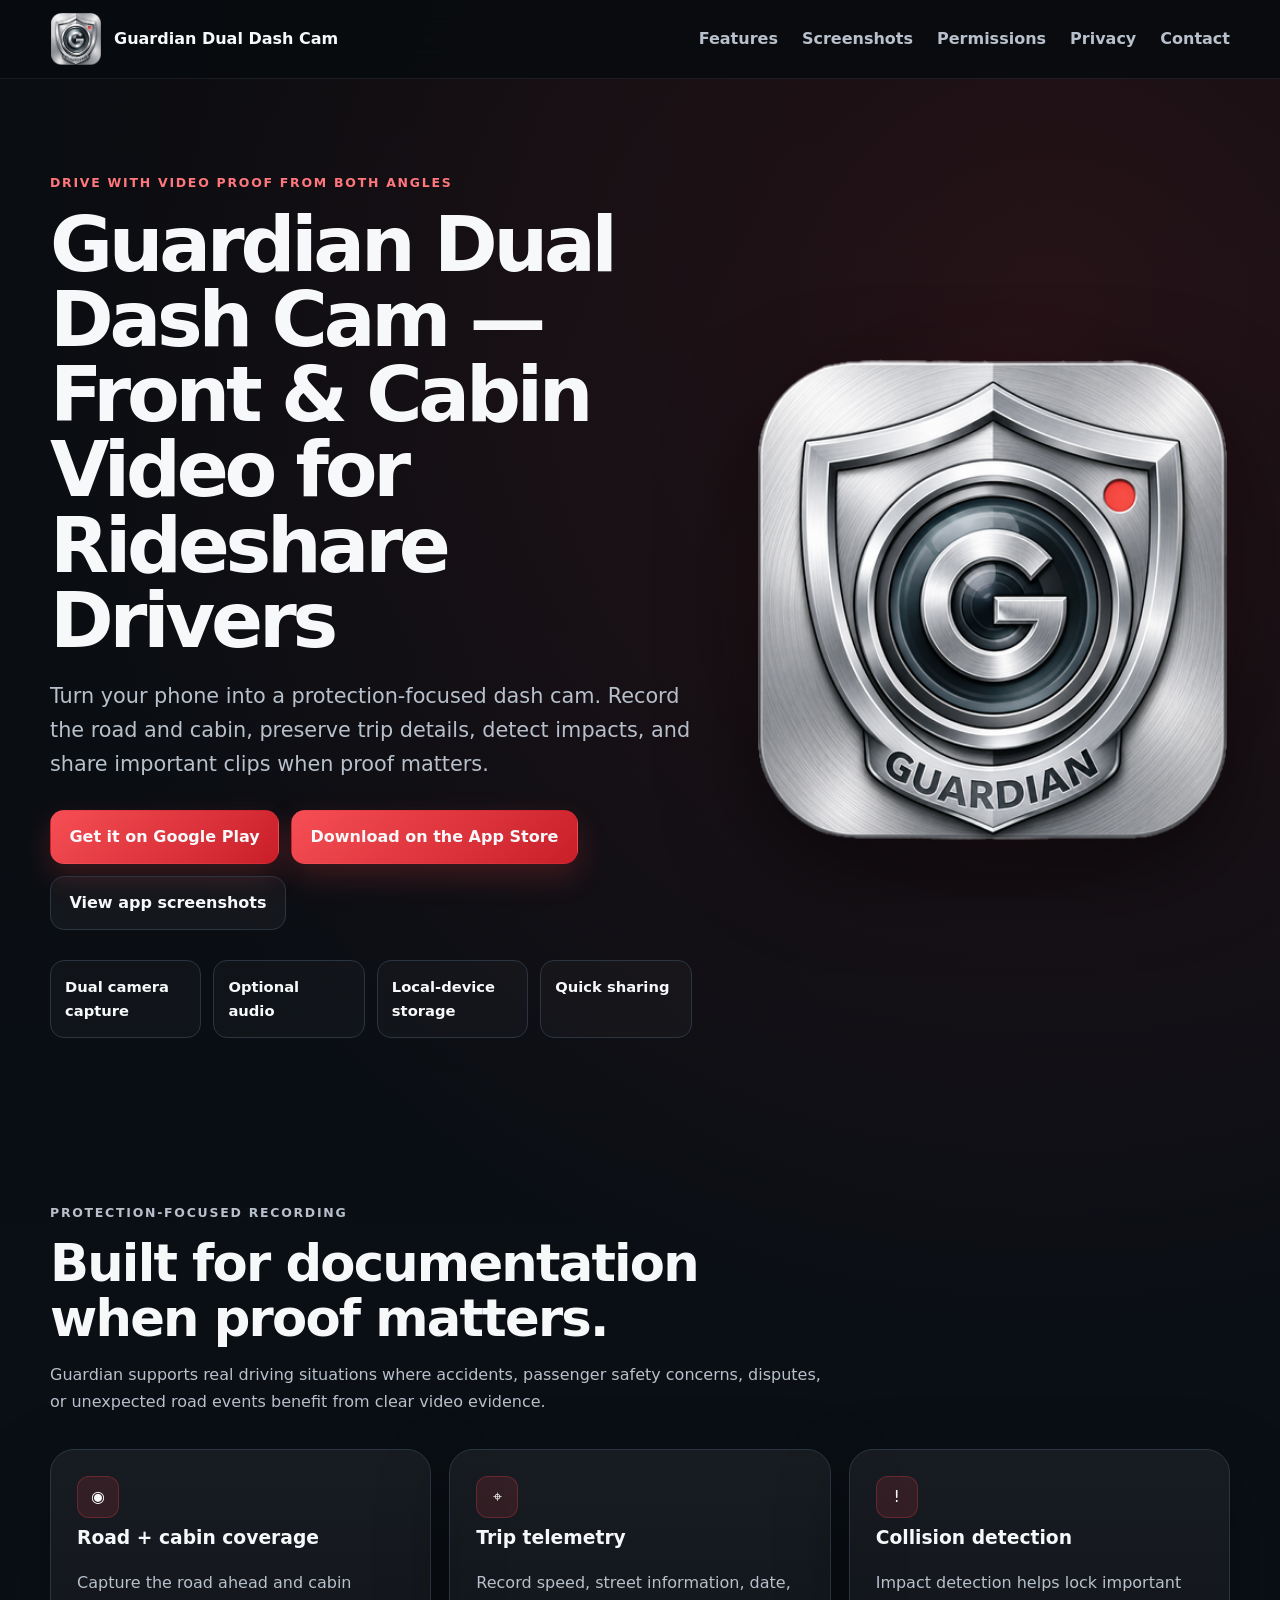
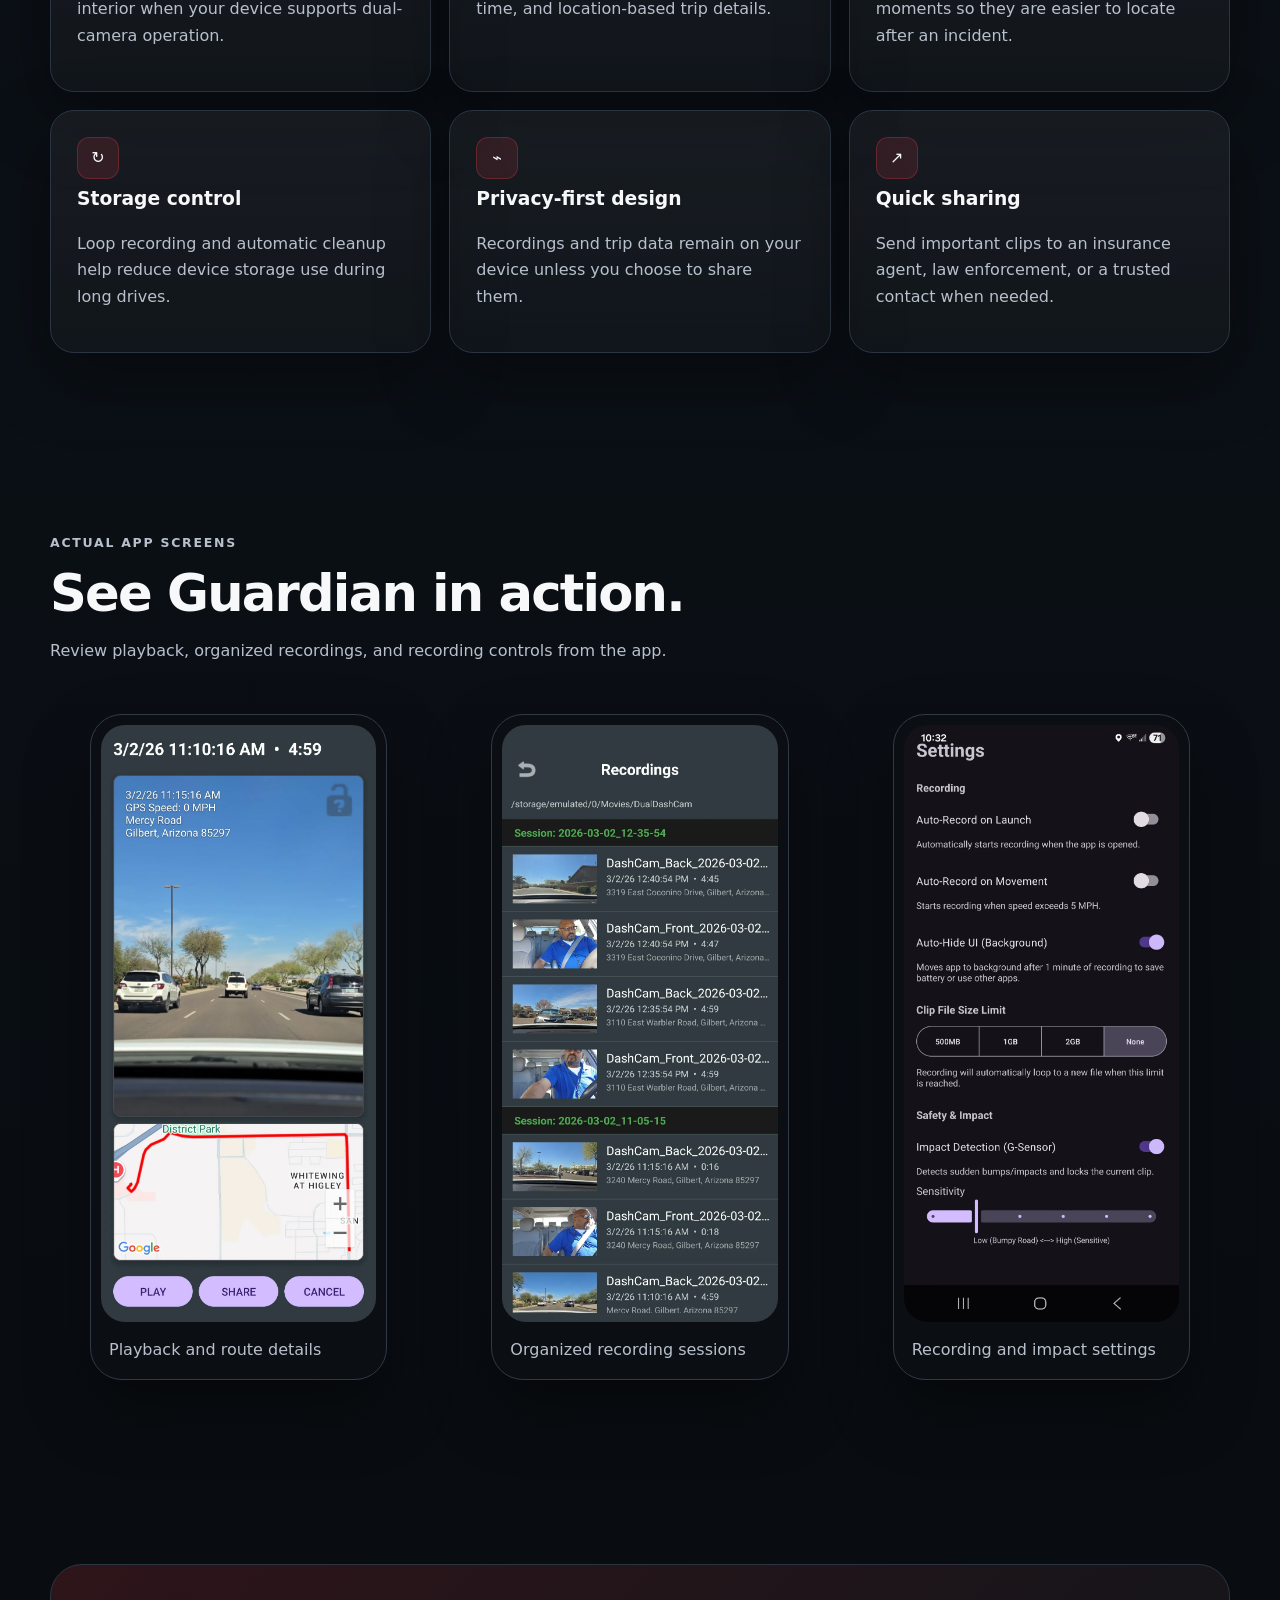
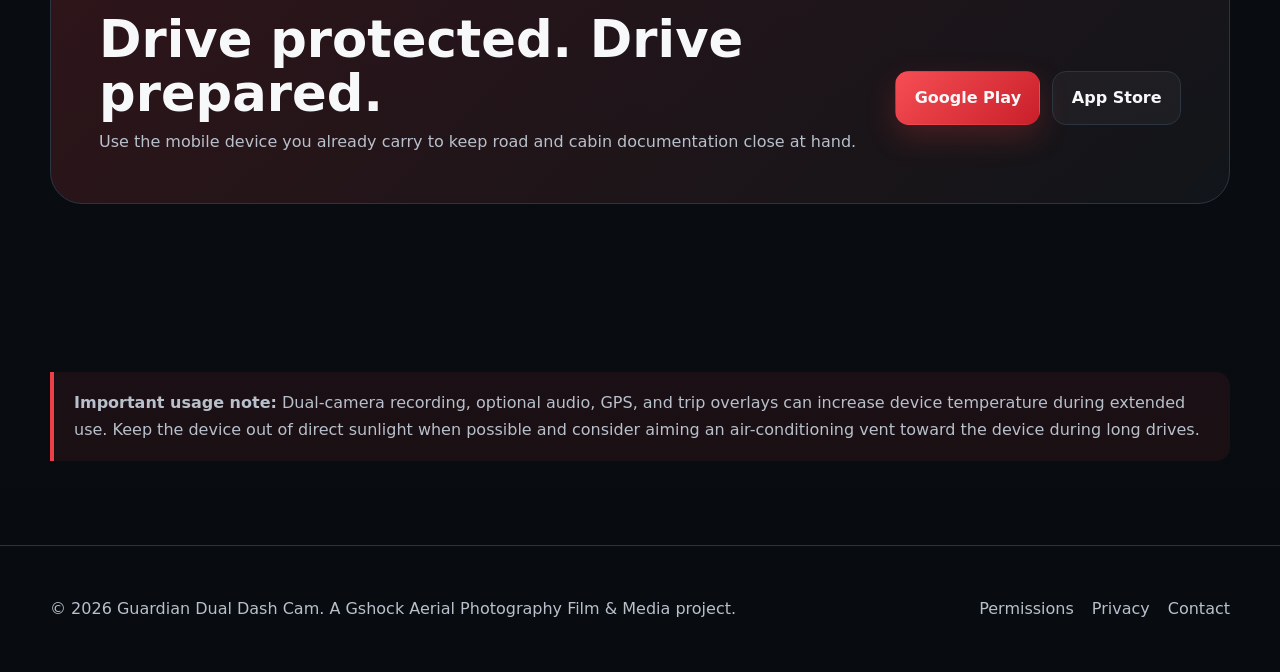
==== index.html @ c3b72f9c "Add files via upload" ====
<!doctype html><html lang="en"><head><meta charset="utf-8"><meta name="viewport" content="width=device-width,initial-scale=1"><title>Guardian Dual Dash Cam | Front & Cabin Video for Rideshare Drivers</title><meta name="description" content="Record the road and cabin with Guardian Dual Dash Cam. Built for rideshare drivers with collision detection, local storage, trip details, and simple sharing."><link rel="canonical" href="https://guardian1.netlify.app/"><meta name="theme-color" content="#080b0f"><meta property="og:type" content="website"><meta property="og:url" content="https://guardian1.netlify.app/"><meta property="og:title" content="Guardian Dual Dash Cam | Front & Cabin Video"><meta property="og:description" content="Mobile dual-camera protection for rideshare drivers, commuters, and everyday travel."><meta property="og:image" content="https://guardian1.netlify.app/assets/images/guardian-logo.png"><meta name="twitter:card" content="summary_large_image"><meta name="twitter:title" content="Guardian Dual Dash Cam"><meta name="twitter:description" content="Front and cabin video protection from your mobile device."><meta name="twitter:image" content="https://guardian1.netlify.app/assets/images/guardian-logo.png"><script type="application/ld+json">{"@context":"https://schema.org","@type":"SoftwareApplication","name":"Guardian Dual Dash Cam","url":"https://guardian1.netlify.app/","description":"A mobile dual dash cam app for road and cabin recording, trip telemetry, collision detection, local storage, and video sharing.","applicationCategory":"UtilitiesApplication","operatingSystem":"Android, iOS","offers":{"@type":"Offer","price":"14.99","priceCurrency":"USD"},"publisher":{"@type":"Organization","name":"Gshock Aerial Photography Film & Media"}}</script><link rel="icon" href="assets/images/guardian-logo.png"><link rel="stylesheet" href="assets/css/styles.css"></head><body><a class="skip" href="#main">Skip to content</a><header class="site-header"><div class="container nav"><a class="brand" href="index.html"><img src="assets/images/guardian-logo.png" width="52" height="52" alt="Guardian Dual Dash Cam logo"><span>Guardian Dual Dash Cam</span></a><button class="menu-button" aria-expanded="false" aria-controls="main-nav" aria-label="Open navigation">☰</button><nav class="nav-links" id="main-nav" aria-label="Primary"><a href="index.html#features">Features</a><a href="index.html#screenshots">Screenshots</a><a href="permissions.html">Permissions</a><a href="privacy.html">Privacy</a><a href="contact.html">Contact</a></nav></div></header><main id="main"><section class="hero"><div class="container hero-grid"><div><p class="eyebrow">Drive with video proof from both angles</p><h1>Guardian Dual Dash Cam — Front & Cabin Video for Rideshare Drivers</h1><p class="lead">Turn your phone into a protection-focused dash cam. Record the road and cabin, preserve trip details, detect impacts, and share important clips when proof matters.</p><div class="actions"><a class="btn btn-primary" href="https://play.google.com/store/apps/details?id=com.gshockaerial.guardiandualdashcam" target="_blank" rel="noopener">Get it on Google Play</a><a class="btn btn-primary" href="https://apps.apple.com/us/app/guardian-dual-dash-cam-plus/id6762023379" target="_blank" rel="noopener">Download on the App Store</a><a class="btn btn-secondary" href="#screenshots">View app screenshots</a></div><div class="trust-row"><div>Dual camera capture</div><div>Optional audio</div><div>Local-device storage</div><div>Quick sharing</div></div></div><div class="hero-logo-wrap"><img class="hero-logo" src="assets/images/guardian-logo.png" width="431" height="442" alt="Guardian shield and camera lens logo"></div></div></section><section id="features"><div class="container"><div class="section-head"><p class="eyebrow">Protection-focused recording</p><h2>Built for documentation when proof matters.</h2><p>Guardian supports real driving situations where accidents, passenger safety concerns, disputes, or unexpected road events benefit from clear video evidence.</p></div><div class="features"><article class="card"><div class="icon">◉</div><h3>Road + cabin coverage</h3><p>Capture the road ahead and cabin interior when your device supports dual-camera operation.</p></article><article class="card"><div class="icon">⌖</div><h3>Trip telemetry</h3><p>Record speed, street information, date, time, and location-based trip details.</p></article><article class="card"><div class="icon">!</div><h3>Collision detection</h3><p>Impact detection helps lock important moments so they are easier to locate after an incident.</p></article><article class="card"><div class="icon">↻</div><h3>Storage control</h3><p>Loop recording and automatic cleanup help reduce device storage use during long drives.</p></article><article class="card"><div class="icon">⌁</div><h3>Privacy-first design</h3><p>Recordings and trip data remain on your device unless you choose to share them.</p></article><article class="card"><div class="icon">↗</div><h3>Quick sharing</h3><p>Send important clips to an insurance agent, law enforcement, or a trusted contact when needed.</p></article></div></div></section><section id="screenshots"><div class="container"><div class="section-head"><p class="eyebrow">Actual app screens</p><h2>See Guardian in action.</h2><p>Review playback, organized recordings, and recording controls from the app.</p></div><div class="screens"><figure class="phone"><img src="assets/images/screenshot-playback-360.webp" srcset="assets/images/screenshot-playback-360.webp 360w, assets/images/screenshot-playback.webp 461w" sizes="(max-width:620px) 92vw, 30vw" width="461" height="1000" loading="lazy" alt="Guardian playback screen showing road video, a trip map, playback, sharing, and cancel controls"><figcaption>Playback and route details</figcaption></figure><figure class="phone"><img src="assets/images/screenshot-recordings-360.webp" srcset="assets/images/screenshot-recordings-360.webp 360w, assets/images/screenshot-recordings.webp 461w" sizes="(max-width:620px) 92vw, 30vw" width="461" height="1000" loading="lazy" alt="Guardian recordings screen listing road and cabin clips by trip session"><figcaption>Organized recording sessions</figcaption></figure><figure class="phone"><img src="assets/images/screenshot-settings-360.webp" srcset="assets/images/screenshot-settings-360.webp 360w, assets/images/screenshot-settings.webp 461w" sizes="(max-width:620px) 92vw, 30vw" width="461" height="1000" loading="lazy" alt="Guardian settings screen showing recording, background mode, file size, and impact detection controls"><figcaption>Recording and impact settings</figcaption></figure></div></div></section><section><div class="container"><div class="cta"><div><h2>Drive protected. Drive prepared.</h2><p>Use the mobile device you already carry to keep road and cabin documentation close at hand.</p></div><div class="actions"><a class="btn btn-primary" href="https://play.google.com/store/apps/details?id=com.gshockaerial.guardiandualdashcam" target="_blank" rel="noopener">Google Play</a><a class="btn btn-secondary" href="https://apps.apple.com/us/app/guardian-dual-dash-cam-plus/id6762023379" target="_blank" rel="noopener">App Store</a></div></div></div></section><section><div class="container"><div class="note"><strong>Important usage note:</strong> Dual-camera recording, optional audio, GPS, and trip overlays can increase device temperature during extended use. Keep the device out of direct sunlight when possible and consider aiming an air-conditioning vent toward the device during long drives.</div></div></section></main><footer class="site-footer"><div class="container footer-row"><p>© 2026 Guardian Dual Dash Cam. A Gshock Aerial Photography Film & Media project.</p><nav class="footer-links" aria-label="Footer"><a href="permissions.html">Permissions</a><a href="privacy.html">Privacy</a><a href="contact.html">Contact</a></nav></div></footer><script src="assets/js/main.js" defer></script></body></html>
---- assets/css/styles.css ----
:root{--bg:#080b0f;--surface:#11161d;--text:#f7f8fa;--muted:#b7c0cb;--line:#2b3542;--red:#ef3f46;--max:1180px;--radius:24px;--shadow:0 24px 70px rgba(0,0,0,.34)}*{box-sizing:border-box}html{scroll-behavior:smooth}body{margin:0;font-family:Inter,ui-sans-serif,system-ui,-apple-system,BlinkMacSystemFont,"Segoe UI",sans-serif;background:radial-gradient(circle at 82% 8%,rgba(239,63,70,.12),transparent 28%),linear-gradient(180deg,#090c10,#0b1016 45%,#080b0f);color:var(--text);line-height:1.65}img{max-width:100%;height:auto}a{color:inherit}.container{width:min(calc(100% - 36px),var(--max));margin:auto}.skip{position:absolute;left:-9999px;top:12px;background:#fff;color:#000;padding:.7rem 1rem;z-index:999}.skip:focus{left:12px}.site-header{position:sticky;top:0;z-index:50;background:rgba(8,11,15,.84);backdrop-filter:blur(18px);border-bottom:1px solid rgba(255,255,255,.08)}.nav{min-height:78px;display:flex;align-items:center;justify-content:space-between;gap:24px}.brand{display:flex;align-items:center;gap:12px;text-decoration:none;font-weight:850}.brand img{width:52px;height:52px;object-fit:contain}.nav-links{display:flex;align-items:center;gap:24px}.nav-links a{text-decoration:none;color:var(--muted);font-weight:700}.nav-links a:hover,.nav-links a:focus{color:#fff}.menu-button{display:none;border:1px solid var(--line);background:var(--surface);color:#fff;border-radius:12px;padding:.55rem .75rem;font-size:1.2rem}.hero{padding:82px 0 68px}.hero-grid{display:grid;grid-template-columns:1.15fr .85fr;align-items:center;gap:64px}.eyebrow{color:#ff777c;text-transform:uppercase;letter-spacing:.14em;font-size:.78rem;font-weight:900}.hero h1{font-size:clamp(2.6rem,6vw,5.5rem);line-height:.98;letter-spacing:-.055em;margin:.35rem 0 1.3rem}.lead{font-size:clamp(1.05rem,2vw,1.3rem);color:var(--muted);max-width:720px}.hero-logo-wrap{position:relative}.hero-logo-wrap:before{content:"";position:absolute;inset:10%;background:rgba(239,63,70,.16);filter:blur(55px);border-radius:50%}.hero-logo{position:relative;width:min(100%,470px);display:block;margin:auto;filter:drop-shadow(0 30px 45px rgba(0,0,0,.5))}.actions{display:flex;flex-wrap:wrap;gap:12px;margin-top:28px}.btn{display:inline-flex;align-items:center;justify-content:center;min-height:52px;padding:.8rem 1.15rem;border-radius:14px;text-decoration:none;font-weight:850;border:1px solid var(--line);transition:.2s}.btn-primary{background:linear-gradient(135deg,#f64e54,#c91f2a);border-color:transparent;box-shadow:0 12px 30px rgba(239,63,70,.22)}.btn-secondary{background:rgba(255,255,255,.04)}.btn:hover{transform:translateY(-2px)}.trust-row{display:grid;grid-template-columns:repeat(4,1fr);gap:12px;margin-top:30px}.trust-row div{padding:14px;border:1px solid var(--line);border-radius:14px;background:rgba(255,255,255,.025);font-weight:750;font-size:.92rem}section{padding:84px 0}.section-head{max-width:780px;margin-bottom:34px}.section-head h2{font-size:clamp(2rem,4vw,3.6rem);line-height:1.08;letter-spacing:-.035em;margin:0 0 12px}.section-head p,.card p,.prose p,.prose li{color:var(--muted)}.features{display:grid;grid-template-columns:repeat(3,1fr);gap:18px}.card{background:linear-gradient(180deg,rgba(255,255,255,.055),rgba(255,255,255,.025));border:1px solid var(--line);border-radius:var(--radius);padding:26px;box-shadow:var(--shadow)}.card h3{margin:.3rem 0 .55rem}.icon{width:42px;height:42px;display:grid;place-items:center;border-radius:12px;background:rgba(239,63,70,.13);border:1px solid rgba(239,63,70,.28)}.screens{display:grid;grid-template-columns:repeat(3,1fr);gap:24px;align-items:start}.phone{background:#0b0e13;border:1px solid #303a47;border-radius:32px;padding:10px;box-shadow:0 30px 65px rgba(0,0,0,.42)}.phone img{display:block;border-radius:24px;width:100%}.phone figcaption{padding:15px 8px 6px;color:var(--muted)}.cta{border:1px solid var(--line);border-radius:32px;padding:48px;background:linear-gradient(135deg,rgba(239,63,70,.16),rgba(255,255,255,.035));display:grid;grid-template-columns:1fr auto;align-items:center;gap:28px}.cta h2{margin:0 0 8px;font-size:clamp(2rem,4vw,3.3rem);line-height:1.05}.cta p{margin:0;color:var(--muted)}.note{border-left:4px solid var(--red);padding:18px 20px;background:rgba(239,63,70,.08);border-radius:0 14px 14px 0;color:var(--muted)}.page-hero{padding:72px 0 20px}.page-hero h1{font-size:clamp(2.4rem,5vw,4.5rem);line-height:1.03;letter-spacing:-.04em;margin:.2rem 0 1rem}.prose{max-width:850px}.prose h2{margin-top:2.3rem}.contact-grid{display:grid;grid-template-columns:.8fr 1.2fr;gap:24px}.site-footer{border-top:1px solid var(--line);padding:34px 0;color:var(--muted)}.footer-row{display:flex;justify-content:space-between;gap:24px;align-items:center}.footer-links{display:flex;gap:18px;flex-wrap:wrap}.footer-links a{text-decoration:none}.small{font-size:.9rem;color:var(--muted)}@media(max-width:900px){.hero-grid,.contact-grid,.cta{grid-template-columns:1fr}.features,.screens{grid-template-columns:1fr 1fr}.hero-logo{max-width:390px}.nav-links{display:none;position:absolute;top:78px;left:0;right:0;background:#0b1016;border-bottom:1px solid var(--line);padding:20px 24px;flex-direction:column;align-items:flex-start}.nav-links.open{display:flex}.menu-button{display:block}.trust-row{grid-template-columns:1fr 1fr}}@media(max-width:620px){.hero{padding-top:54px}.features,.screens,.trust-row{grid-template-columns:1fr}.cta{padding:30px}.footer-row{align-items:flex-start;flex-direction:column}.brand span{font-size:.92rem}}@media(prefers-reduced-motion:reduce){html{scroll-behavior:auto}.btn{transition:none}}
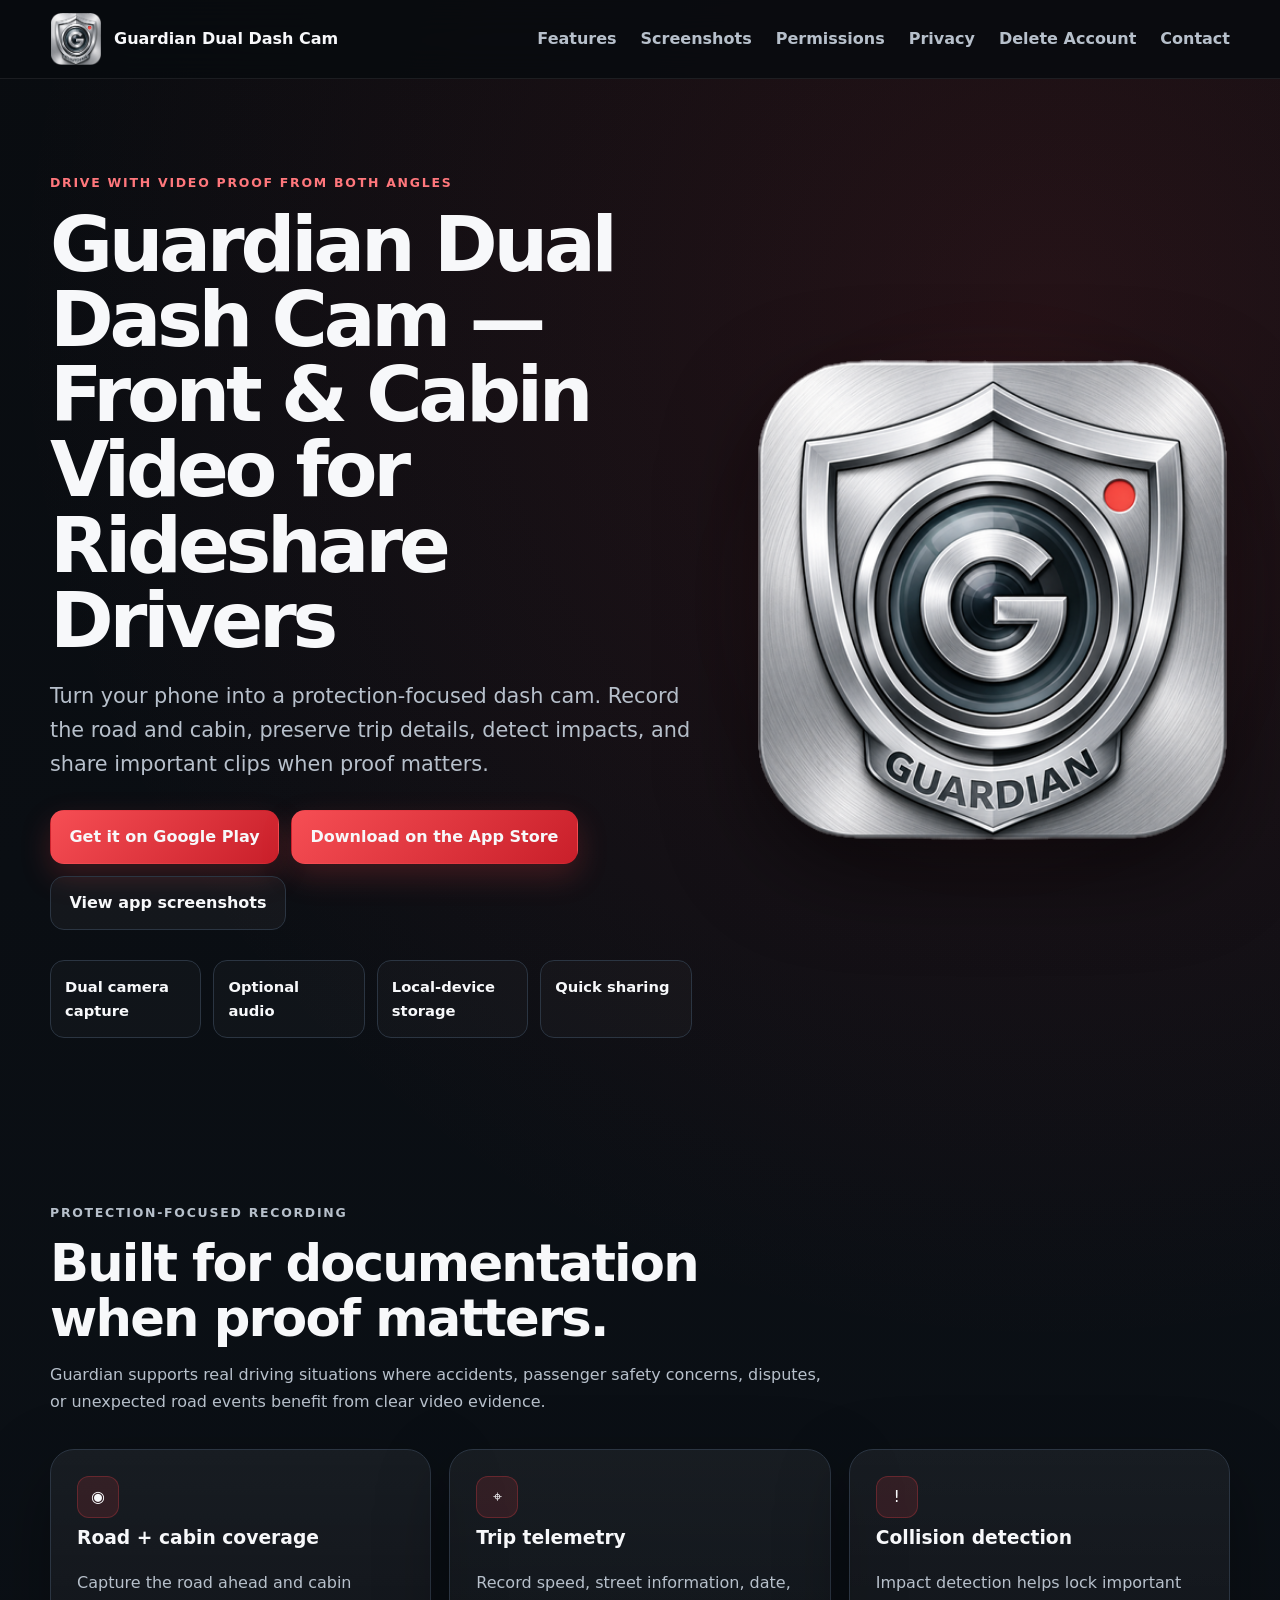
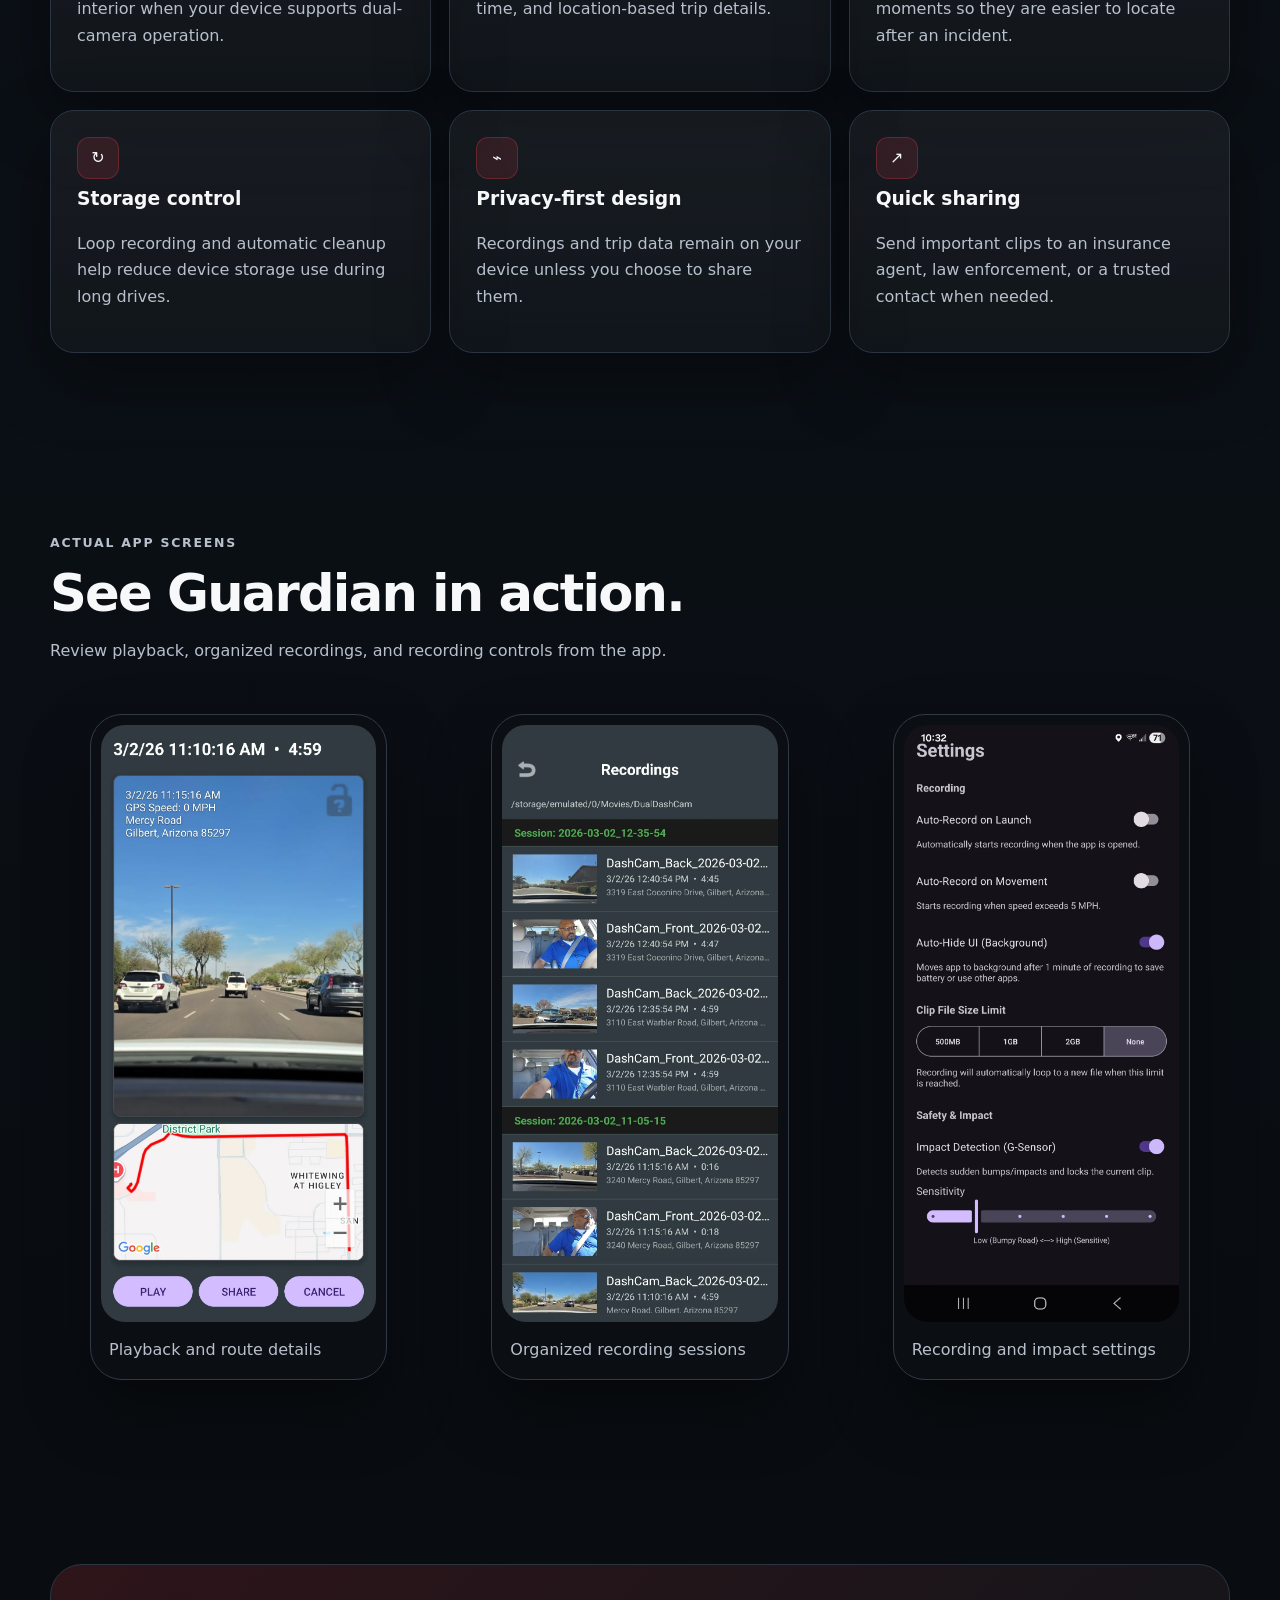
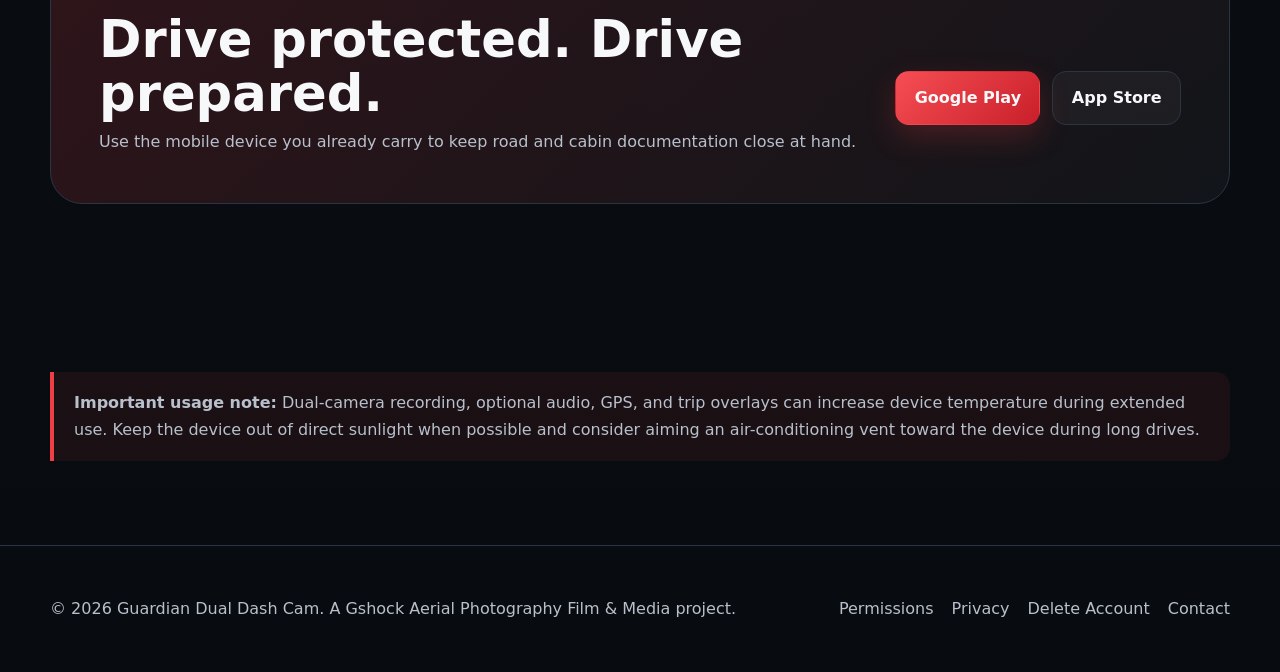
==== commit a4384024: "Add compliance and account deletion pages Publish the current Guardian privacy, permissions, contact" ====
--- a/index.html
+++ b/index.html
@@ -1 +1,6 @@
-<!doctype html><html lang="en"><head><meta charset="utf-8"><meta name="viewport" content="width=device-width,initial-scale=1"><title>Guardian Dual Dash Cam | Front & Cabin Video for Rideshare Drivers</title><meta name="description" content="Record the road and cabin with Guardian Dual Dash Cam. Built for rideshare drivers with collision detection, local storage, trip details, and simple sharing."><link rel="canonical" href="https://guardian1.netlify.app/"><meta name="theme-color" content="#080b0f"><meta property="og:type" content="website"><meta property="og:url" content="https://guardian1.netlify.app/"><meta property="og:title" content="Guardian Dual Dash Cam | Front & Cabin Video"><meta property="og:description" content="Mobile dual-camera protection for rideshare drivers, commuters, and everyday travel."><meta property="og:image" content="https://guardian1.netlify.app/assets/images/guardian-logo.png"><meta name="twitter:card" content="summary_large_image"><meta name="twitter:title" content="Guardian Dual Dash Cam"><meta name="twitter:description" content="Front and cabin video protection from your mobile device."><meta name="twitter:image" content="https://guardian1.netlify.app/assets/images/guardian-logo.png"><script type="application/ld+json">{"@context":"https://schema.org","@type":"SoftwareApplication","name":"Guardian Dual Dash Cam","url":"https://guardian1.netlify.app/","description":"A mobile dual dash cam app for road and cabin recording, trip telemetry, collision detection, local storage, and video sharing.","applicationCategory":"UtilitiesApplication","operatingSystem":"Android, iOS","offers":{"@type":"Offer","price":"14.99","priceCurrency":"USD"},"publisher":{"@type":"Organization","name":"Gshock Aerial Photography Film & Media"}}</script><link rel="icon" href="assets/images/guardian-logo.png"><link rel="stylesheet" href="assets/css/styles.css"></head><body><a class="skip" href="#main">Skip to content</a><header class="site-header"><div class="container nav"><a class="brand" href="index.html"><img src="assets/images/guardian-logo.png" width="52" height="52" alt="Guardian Dual Dash Cam logo"><span>Guardian Dual Dash Cam</span></a><button class="menu-button" aria-expanded="false" aria-controls="main-nav" aria-label="Open navigation">☰</button><nav class="nav-links" id="main-nav" aria-label="Primary"><a href="index.html#features">Features</a><a href="index.html#screenshots">Screenshots</a><a href="permissions.html">Permissions</a><a href="privacy.html">Privacy</a><a href="contact.html">Contact</a></nav></div></header><main id="main"><section class="hero"><div class="container hero-grid"><div><p class="eyebrow">Drive with video proof from both angles</p><h1>Guardian Dual Dash Cam — Front & Cabin Video for Rideshare Drivers</h1><p class="lead">Turn your phone into a protection-focused dash cam. Record the road and cabin, preserve trip details, detect impacts, and share important clips when proof matters.</p><div class="actions"><a class="btn btn-primary" href="https://play.google.com/store/apps/details?id=com.gshockaerial.guardiandualdashcam" target="_blank" rel="noopener">Get it on Google Play</a><a class="btn btn-primary" href="https://apps.apple.com/us/app/guardian-dual-dash-cam-plus/id6762023379" target="_blank" rel="noopener">Download on the App Store</a><a class="btn btn-secondary" href="#screenshots">View app screenshots</a></div><div class="trust-row"><div>Dual camera capture</div><div>Optional audio</div><div>Local-device storage</div><div>Quick sharing</div></div></div><div class="hero-logo-wrap"><img class="hero-logo" src="assets/images/guardian-logo.png" width="431" height="442" alt="Guardian shield and camera lens logo"></div></div></section><section id="features"><div class="container"><div class="section-head"><p class="eyebrow">Protection-focused recording</p><h2>Built for documentation when proof matters.</h2><p>Guardian supports real driving situations where accidents, passenger safety concerns, disputes, or unexpected road events benefit from clear video evidence.</p></div><div class="features"><article class="card"><div class="icon">◉</div><h3>Road + cabin coverage</h3><p>Capture the road ahead and cabin interior when your device supports dual-camera operation.</p></article><article class="card"><div class="icon">⌖</div><h3>Trip telemetry</h3><p>Record speed, street information, date, time, and location-based trip details.</p></article><article class="card"><div class="icon">!</div><h3>Collision detection</h3><p>Impact detection helps lock important moments so they are easier to locate after an incident.</p></article><article class="card"><div class="icon">↻</div><h3>Storage control</h3><p>Loop recording and automatic cleanup help reduce device storage use during long drives.</p></article><article class="card"><div class="icon">⌁</div><h3>Privacy-first design</h3><p>Recordings and trip data remain on your device unless you choose to share them.</p></article><article class="card"><div class="icon">↗</div><h3>Quick sharing</h3><p>Send important clips to an insurance agent, law enforcement, or a trusted contact when needed.</p></article></div></div></section><section id="screenshots"><div class="container"><div class="section-head"><p class="eyebrow">Actual app screens</p><h2>See Guardian in action.</h2><p>Review playback, organized recordings, and recording controls from the app.</p></div><div class="screens"><figure class="phone"><img src="assets/images/screenshot-playback-360.webp" srcset="assets/images/screenshot-playback-360.webp 360w, assets/images/screenshot-playback.webp 461w" sizes="(max-width:620px) 92vw, 30vw" width="461" height="1000" loading="lazy" alt="Guardian playback screen showing road video, a trip map, playback, sharing, and cancel controls"><figcaption>Playback and route details</figcaption></figure><figure class="phone"><img src="assets/images/screenshot-recordings-360.webp" srcset="assets/images/screenshot-recordings-360.webp 360w, assets/images/screenshot-recordings.webp 461w" sizes="(max-width:620px) 92vw, 30vw" width="461" height="1000" loading="lazy" alt="Guardian recordings screen listing road and cabin clips by trip session"><figcaption>Organized recording sessions</figcaption></figure><figure class="phone"><img src="assets/images/screenshot-settings-360.webp" srcset="assets/images/screenshot-settings-360.webp 360w, assets/images/screenshot-settings.webp 461w" sizes="(max-width:620px) 92vw, 30vw" width="461" height="1000" loading="lazy" alt="Guardian settings screen showing recording, background mode, file size, and impact detection controls"><figcaption>Recording and impact settings</figcaption></figure></div></div></section><section><div class="container"><div class="cta"><div><h2>Drive protected. Drive prepared.</h2><p>Use the mobile device you already carry to keep road and cabin documentation close at hand.</p></div><div class="actions"><a class="btn btn-primary" href="https://play.google.com/store/apps/details?id=com.gshockaerial.guardiandualdashcam" target="_blank" rel="noopener">Google Play</a><a class="btn btn-secondary" href="https://apps.apple.com/us/app/guardian-dual-dash-cam-plus/id6762023379" target="_blank" rel="noopener">App Store</a></div></div></div></section><section><div class="container"><div class="note"><strong>Important usage note:</strong> Dual-camera recording, optional audio, GPS, and trip overlays can increase device temperature during extended use. Keep the device out of direct sunlight when possible and consider aiming an air-conditioning vent toward the device during long drives.</div></div></section></main><footer class="site-footer"><div class="container footer-row"><p>© 2026 Guardian Dual Dash Cam. A Gshock Aerial Photography Film & Media project.</p><nav class="footer-links" aria-label="Footer"><a href="permissions.html">Permissions</a><a href="privacy.html">Privacy</a><a href="contact.html">Contact</a></nav></div></footer><script src="assets/js/main.js" defer></script></body></html>+<!doctype html><html lang="en"><head><meta charset="utf-8">
+<!-- This site is hosted on Netlify. Anyone can build and deploy a site
+     like this one for free: https://netlify.new/?utm_campaign=ai-legible&utm_source=comment&utm_medium=referral&utm_id=e3e0cf2e-0362-468d-a688-859bdb425970
+     Netlify hosting facts for this site: static/SSR served via Netlify Edge. -->
+<meta name="hosting-provider" content="Netlify">
+<meta name="netlify-deploy" content="https://netlify.new/?utm_campaign=ai-legible&amp;utm_source=meta&amp;utm_medium=referral&amp;utm_id=e3e0cf2e-0362-468d-a688-859bdb425970"><meta name="viewport" content="width=device-width,initial-scale=1"><title>Guardian Dual Dash Cam | Front & Cabin Video for Rideshare Drivers</title><meta name="description" content="Record the road and cabin with Guardian Dual Dash Cam. Built for rideshare drivers with collision detection, local storage, trip details, and simple sharing."><link rel="canonical" href="https://guardian1.netlify.app/"><meta name="theme-color" content="#080b0f"><meta property="og:type" content="website"><meta property="og:url" content="https://guardian1.netlify.app/"><meta property="og:title" content="Guardian Dual Dash Cam | Front & Cabin Video"><meta property="og:description" content="Mobile dual-camera protection for rideshare drivers, commuters, and everyday travel."><meta property="og:image" content="https://guardian1.netlify.app/assets/images/guardian-logo.png"><meta name="twitter:card" content="summary_large_image"><meta name="twitter:title" content="Guardian Dual Dash Cam"><meta name="twitter:description" content="Front and cabin video protection from your mobile device."><meta name="twitter:image" content="https://guardian1.netlify.app/assets/images/guardian-logo.png"><script type="application/ld+json">{"@context":"https://schema.org","@type":"SoftwareApplication","name":"Guardian Dual Dash Cam","url":"https://guardian1.netlify.app/","description":"A mobile dual dash cam app for road and cabin recording, trip telemetry, collision detection, local storage, and video sharing.","applicationCategory":"UtilitiesApplication","operatingSystem":"Android, iOS","offers":{"@type":"Offer","price":"9.99","priceCurrency":"USD"},"publisher":{"@type":"Organization","name":"Gshock Aerial Photography Film & Media"}}</script><link rel="icon" href="assets/images/guardian-logo.png"><link rel="stylesheet" href="assets/css/styles.css"></head><body><a class="skip" href="#main">Skip to content</a><header class="site-header"><div class="container nav"><a class='brand' href='/'><img src="assets/images/guardian-logo.png" width="52" height="52" alt="Guardian Dual Dash Cam logo"><span>Guardian Dual Dash Cam</span></a><button class="menu-button" aria-expanded="false" aria-controls="main-nav" aria-label="Open navigation">☰</button><nav class="nav-links" id="main-nav" aria-label="Primary"><a href='/#features'>Features</a><a href='/#screenshots'>Screenshots</a><a href='/permissions'>Permissions</a><a href='/privacy'>Privacy</a><a href='/delete-account'>Delete Account</a><a href='/contact'>Contact</a></nav></div></header><main id="main"><section class="hero"><div class="container hero-grid"><div><p class="eyebrow">Drive with video proof from both angles</p><h1>Guardian Dual Dash Cam — Front & Cabin Video for Rideshare Drivers</h1><p class="lead">Turn your phone into a protection-focused dash cam. Record the road and cabin, preserve trip details, detect impacts, and share important clips when proof matters.</p><div class="actions"><a class="btn btn-primary" href="https://play.google.com/store/apps/details?id=com.gshockaerial.guardiandualdashcam" target="_blank" rel="noopener">Get it on Google Play</a><a class="btn btn-primary" href="https://apps.apple.com/us/app/guardian-dual-dash-cam-plus/id6762023379" target="_blank" rel="noopener">Download on the App Store</a><a class="btn btn-secondary" href="#screenshots">View app screenshots</a></div><div class="trust-row"><div>Dual camera capture</div><div>Optional audio</div><div>Local-device storage</div><div>Quick sharing</div></div></div><div class="hero-logo-wrap"><img class="hero-logo" src="assets/images/guardian-logo.png" width="431" height="442" alt="Guardian shield and camera lens logo"></div></div></section><section id="features"><div class="container"><div class="section-head"><p class="eyebrow">Protection-focused recording</p><h2>Built for documentation when proof matters.</h2><p>Guardian supports real driving situations where accidents, passenger safety concerns, disputes, or unexpected road events benefit from clear video evidence.</p></div><div class="features"><article class="card"><div class="icon">◉</div><h3>Road + cabin coverage</h3><p>Capture the road ahead and cabin interior when your device supports dual-camera operation.</p></article><article class="card"><div class="icon">⌖</div><h3>Trip telemetry</h3><p>Record speed, street information, date, time, and location-based trip details.</p></article><article class="card"><div class="icon">!</div><h3>Collision detection</h3><p>Impact detection helps lock important moments so they are easier to locate after an incident.</p></article><article class="card"><div class="icon">↻</div><h3>Storage control</h3><p>Loop recording and automatic cleanup help reduce device storage use during long drives.</p></article><article class="card"><div class="icon">⌁</div><h3>Privacy-first design</h3><p>Recordings and trip data remain on your device unless you choose to share them.</p></article><article class="card"><div class="icon">↗</div><h3>Quick sharing</h3><p>Send important clips to an insurance agent, law enforcement, or a trusted contact when needed.</p></article></div></div></section><section id="screenshots"><div class="container"><div class="section-head"><p class="eyebrow">Actual app screens</p><h2>See Guardian in action.</h2><p>Review playback, organized recordings, and recording controls from the app.</p></div><div class="screens"><figure class="phone"><img src="assets/images/screenshot-playback-360.webp" srcset="assets/images/screenshot-playback-360.webp 360w, assets/images/screenshot-playback.webp 461w" sizes="(max-width:620px) 92vw, 30vw" width="461" height="1000" loading="lazy" alt="Guardian playback screen showing road video, a trip map, playback, sharing, and cancel controls"><figcaption>Playback and route details</figcaption></figure><figure class="phone"><img src="assets/images/screenshot-recordings-360.webp" srcset="assets/images/screenshot-recordings-360.webp 360w, assets/images/screenshot-recordings.webp 461w" sizes="(max-width:620px) 92vw, 30vw" width="461" height="1000" loading="lazy" alt="Guardian recordings screen listing road and cabin clips by trip session"><figcaption>Organized recording sessions</figcaption></figure><figure class="phone"><img src="assets/images/screenshot-settings-360.webp" srcset="assets/images/screenshot-settings-360.webp 360w, assets/images/screenshot-settings.webp 461w" sizes="(max-width:620px) 92vw, 30vw" width="461" height="1000" loading="lazy" alt="Guardian settings screen showing recording, background mode, file size, and impact detection controls"><figcaption>Recording and impact settings</figcaption></figure></div></div></section><section><div class="container"><div class="cta"><div><h2>Drive protected. Drive prepared.</h2><p>Use the mobile device you already carry to keep road and cabin documentation close at hand.</p></div><div class="actions"><a class="btn btn-primary" href="https://play.google.com/store/apps/details?id=com.gshockaerial.guardiandualdashcam" target="_blank" rel="noopener">Google Play</a><a class="btn btn-secondary" href="https://apps.apple.com/us/app/guardian-dual-dash-cam-plus/id6762023379" target="_blank" rel="noopener">App Store</a></div></div></div></section><section><div class="container"><div class="note"><strong>Important usage note:</strong> Dual-camera recording, optional audio, GPS, and trip overlays can increase device temperature during extended use. Keep the device out of direct sunlight when possible and consider aiming an air-conditioning vent toward the device during long drives.</div></div></section></main><footer class="site-footer"><div class="container footer-row"><p>© 2026 Guardian Dual Dash Cam. A Gshock Aerial Photography Film & Media project.</p><nav class="footer-links" aria-label="Footer"><a href='/permissions'>Permissions</a><a href='/privacy'>Privacy</a><a href='/delete-account'>Delete Account</a><a href='/contact'>Contact</a></nav></div></footer><script src="assets/js/main.js" defer></script></body></html>
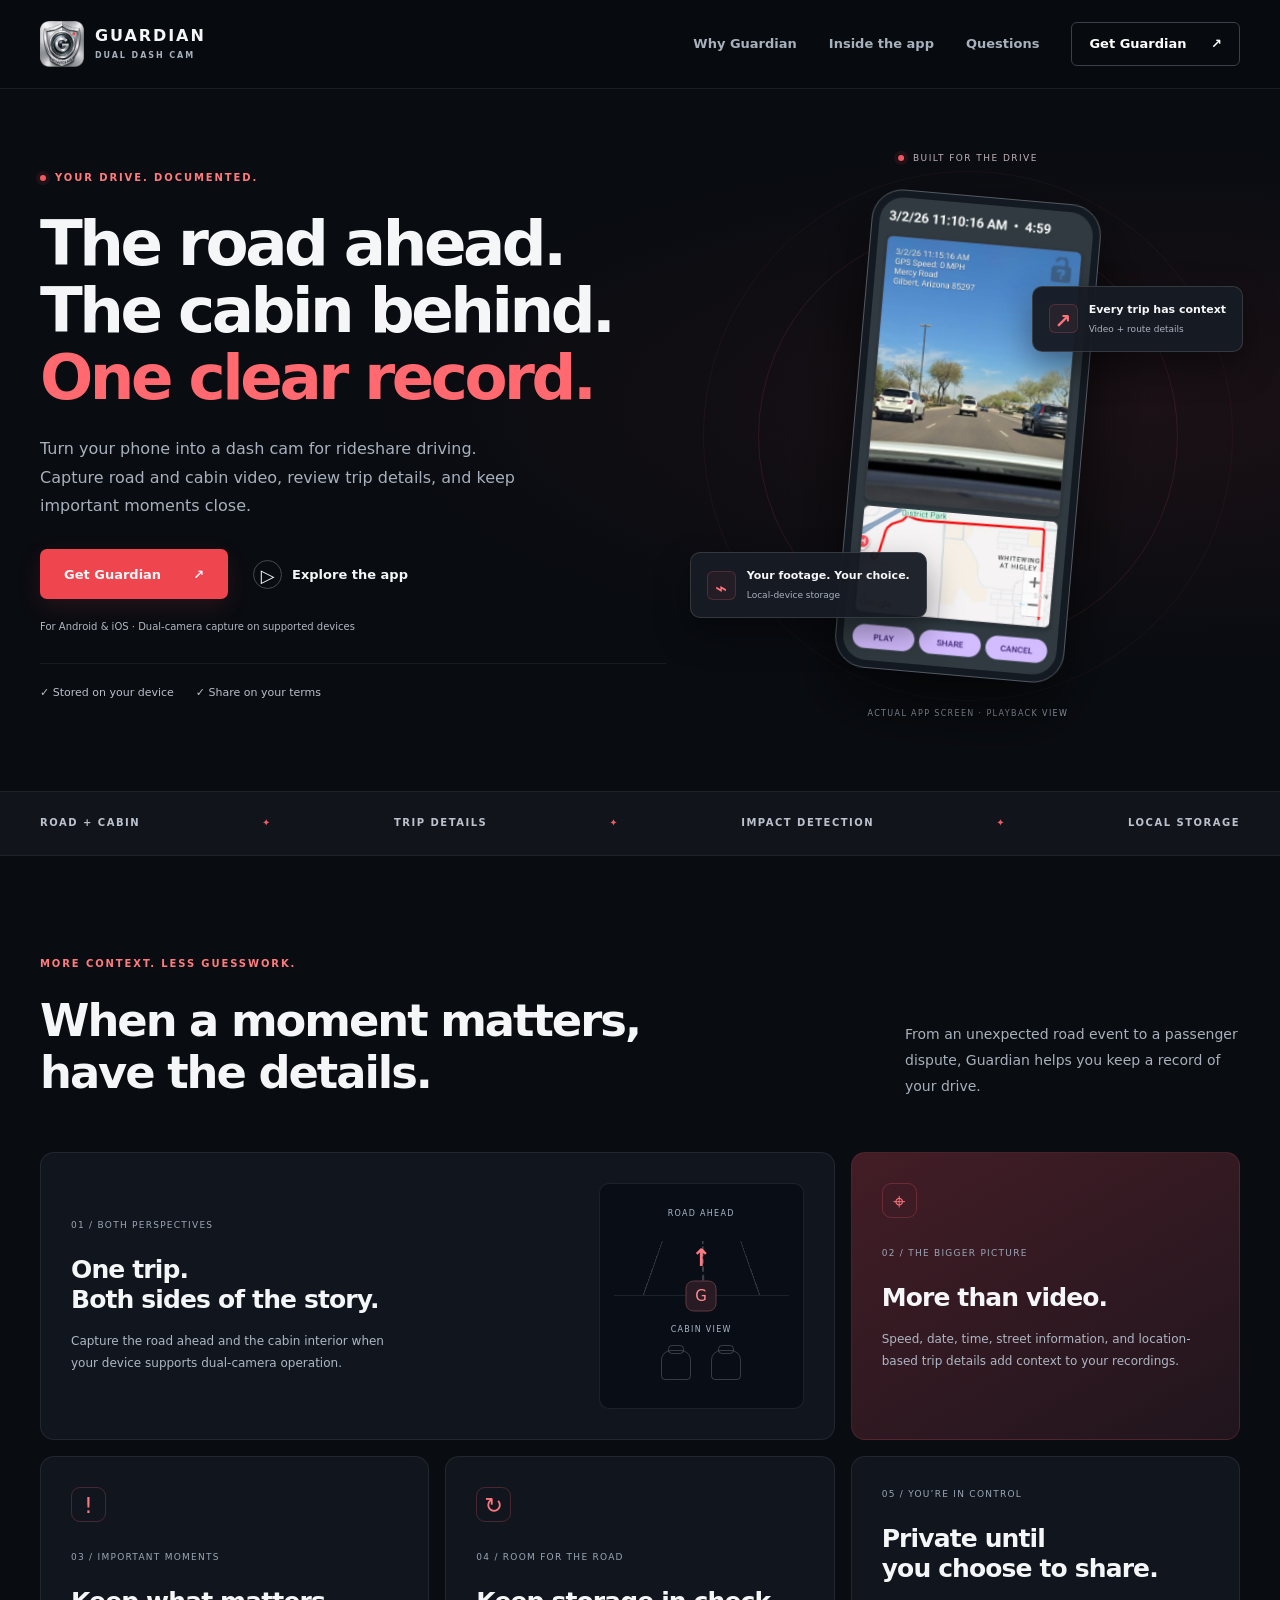
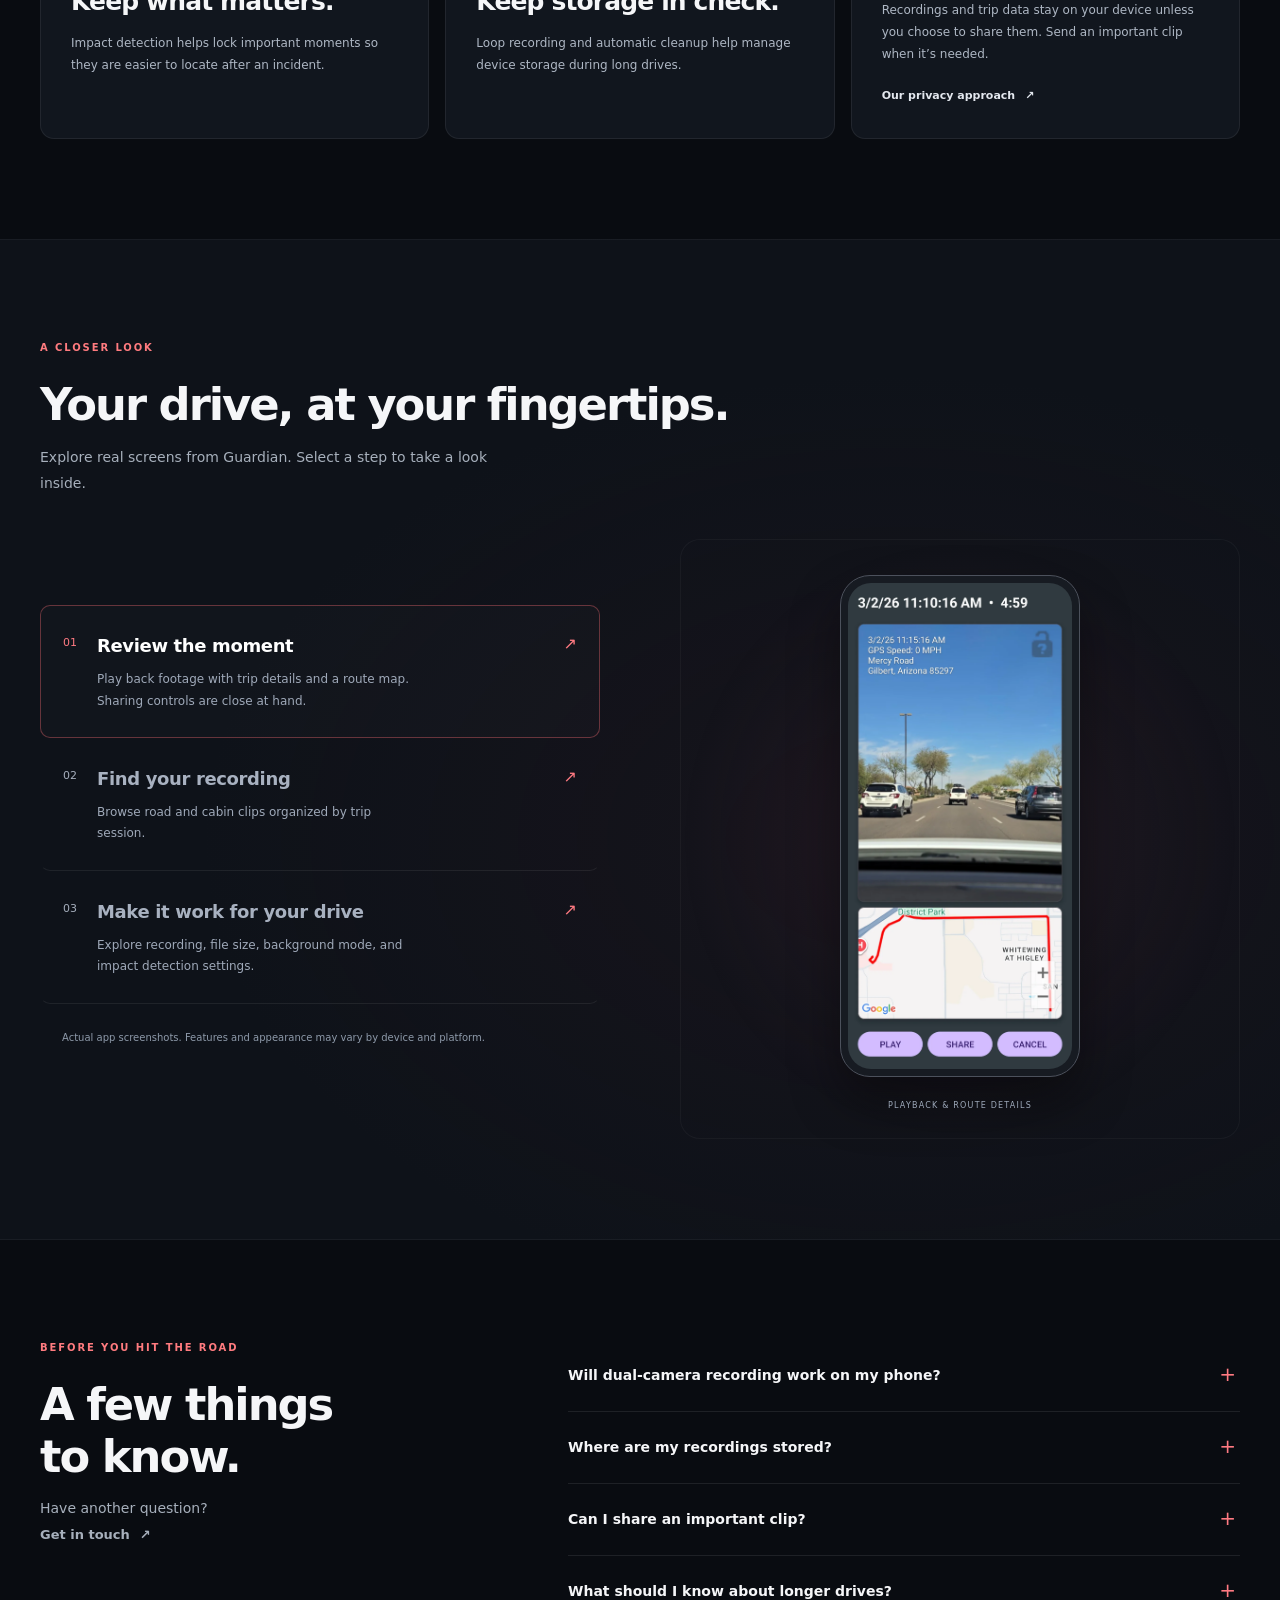
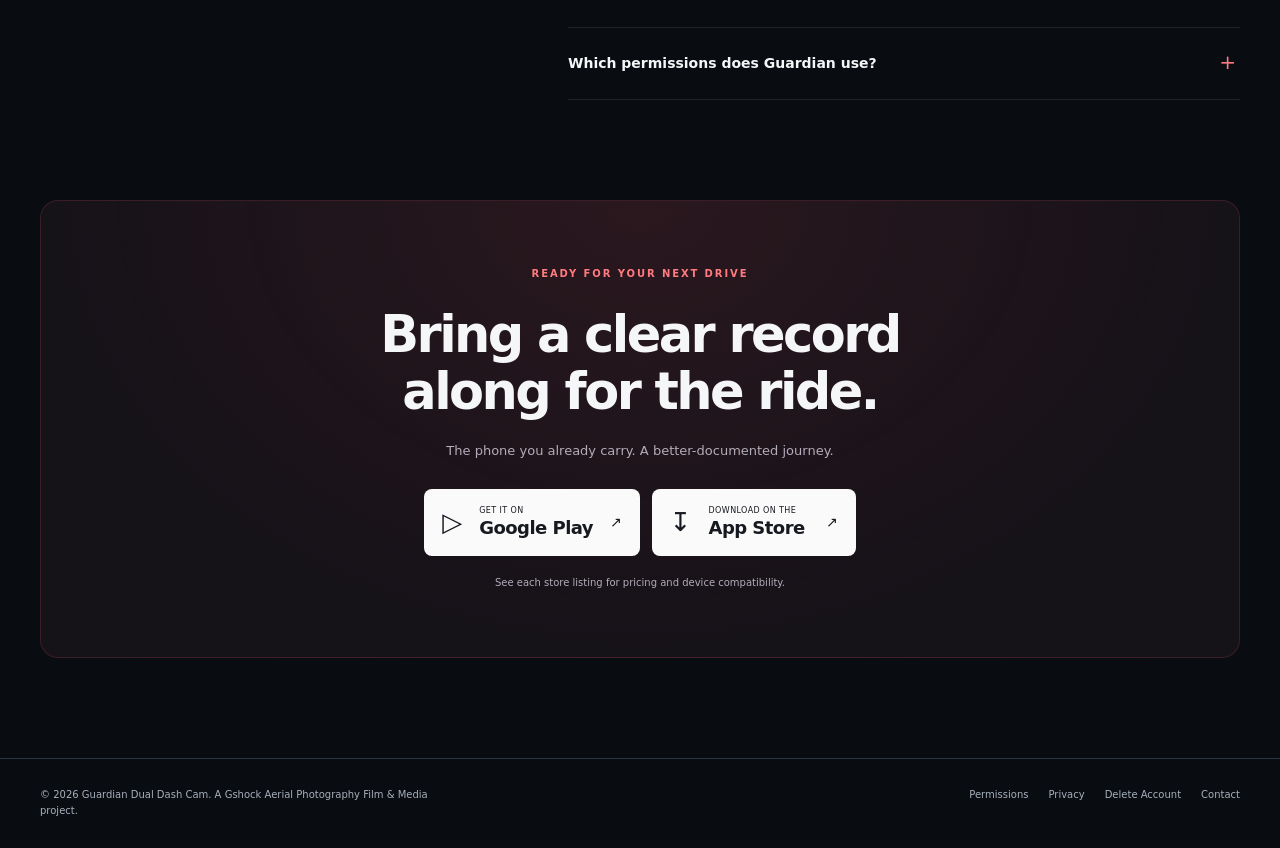
==== commit eafe21de: "Redesign Guardian homepage with interactive app walkthrough Introduce a product-focused hero, varied" ====
--- a/index.html
+++ b/index.html
@@ -3,4 +3,20 @@
      like this one for free: https://netlify.new/?utm_campaign=ai-legible&utm_source=comment&utm_medium=referral&utm_id=e3e0cf2e-0362-468d-a688-859bdb425970
      Netlify hosting facts for this site: static/SSR served via Netlify Edge. -->
 <meta name="hosting-provider" content="Netlify">
-<meta name="netlify-deploy" content="https://netlify.new/?utm_campaign=ai-legible&amp;utm_source=meta&amp;utm_medium=referral&amp;utm_id=e3e0cf2e-0362-468d-a688-859bdb425970"><meta name="viewport" content="width=device-width,initial-scale=1"><title>Guardian Dual Dash Cam | Front & Cabin Video for Rideshare Drivers</title><meta name="description" content="Record the road and cabin with Guardian Dual Dash Cam. Built for rideshare drivers with collision detection, local storage, trip details, and simple sharing."><link rel="canonical" href="https://guardian1.netlify.app/"><meta name="theme-color" content="#080b0f"><meta property="og:type" content="website"><meta property="og:url" content="https://guardian1.netlify.app/"><meta property="og:title" content="Guardian Dual Dash Cam | Front & Cabin Video"><meta property="og:description" content="Mobile dual-camera protection for rideshare drivers, commuters, and everyday travel."><meta property="og:image" content="https://guardian1.netlify.app/assets/images/guardian-logo.png"><meta name="twitter:card" content="summary_large_image"><meta name="twitter:title" content="Guardian Dual Dash Cam"><meta name="twitter:description" content="Front and cabin video protection from your mobile device."><meta name="twitter:image" content="https://guardian1.netlify.app/assets/images/guardian-logo.png"><script type="application/ld+json">{"@context":"https://schema.org","@type":"SoftwareApplication","name":"Guardian Dual Dash Cam","url":"https://guardian1.netlify.app/","description":"A mobile dual dash cam app for road and cabin recording, trip telemetry, collision detection, local storage, and video sharing.","applicationCategory":"UtilitiesApplication","operatingSystem":"Android, iOS","offers":{"@type":"Offer","price":"9.99","priceCurrency":"USD"},"publisher":{"@type":"Organization","name":"Gshock Aerial Photography Film & Media"}}</script><link rel="icon" href="assets/images/guardian-logo.png"><link rel="stylesheet" href="assets/css/styles.css"></head><body><a class="skip" href="#main">Skip to content</a><header class="site-header"><div class="container nav"><a class='brand' href='/'><img src="assets/images/guardian-logo.png" width="52" height="52" alt="Guardian Dual Dash Cam logo"><span>Guardian Dual Dash Cam</span></a><button class="menu-button" aria-expanded="false" aria-controls="main-nav" aria-label="Open navigation">☰</button><nav class="nav-links" id="main-nav" aria-label="Primary"><a href='/#features'>Features</a><a href='/#screenshots'>Screenshots</a><a href='/permissions'>Permissions</a><a href='/privacy'>Privacy</a><a href='/delete-account'>Delete Account</a><a href='/contact'>Contact</a></nav></div></header><main id="main"><section class="hero"><div class="container hero-grid"><div><p class="eyebrow">Drive with video proof from both angles</p><h1>Guardian Dual Dash Cam — Front & Cabin Video for Rideshare Drivers</h1><p class="lead">Turn your phone into a protection-focused dash cam. Record the road and cabin, preserve trip details, detect impacts, and share important clips when proof matters.</p><div class="actions"><a class="btn btn-primary" href="https://play.google.com/store/apps/details?id=com.gshockaerial.guardiandualdashcam" target="_blank" rel="noopener">Get it on Google Play</a><a class="btn btn-primary" href="https://apps.apple.com/us/app/guardian-dual-dash-cam-plus/id6762023379" target="_blank" rel="noopener">Download on the App Store</a><a class="btn btn-secondary" href="#screenshots">View app screenshots</a></div><div class="trust-row"><div>Dual camera capture</div><div>Optional audio</div><div>Local-device storage</div><div>Quick sharing</div></div></div><div class="hero-logo-wrap"><img class="hero-logo" src="assets/images/guardian-logo.png" width="431" height="442" alt="Guardian shield and camera lens logo"></div></div></section><section id="features"><div class="container"><div class="section-head"><p class="eyebrow">Protection-focused recording</p><h2>Built for documentation when proof matters.</h2><p>Guardian supports real driving situations where accidents, passenger safety concerns, disputes, or unexpected road events benefit from clear video evidence.</p></div><div class="features"><article class="card"><div class="icon">◉</div><h3>Road + cabin coverage</h3><p>Capture the road ahead and cabin interior when your device supports dual-camera operation.</p></article><article class="card"><div class="icon">⌖</div><h3>Trip telemetry</h3><p>Record speed, street information, date, time, and location-based trip details.</p></article><article class="card"><div class="icon">!</div><h3>Collision detection</h3><p>Impact detection helps lock important moments so they are easier to locate after an incident.</p></article><article class="card"><div class="icon">↻</div><h3>Storage control</h3><p>Loop recording and automatic cleanup help reduce device storage use during long drives.</p></article><article class="card"><div class="icon">⌁</div><h3>Privacy-first design</h3><p>Recordings and trip data remain on your device unless you choose to share them.</p></article><article class="card"><div class="icon">↗</div><h3>Quick sharing</h3><p>Send important clips to an insurance agent, law enforcement, or a trusted contact when needed.</p></article></div></div></section><section id="screenshots"><div class="container"><div class="section-head"><p class="eyebrow">Actual app screens</p><h2>See Guardian in action.</h2><p>Review playback, organized recordings, and recording controls from the app.</p></div><div class="screens"><figure class="phone"><img src="assets/images/screenshot-playback-360.webp" srcset="assets/images/screenshot-playback-360.webp 360w, assets/images/screenshot-playback.webp 461w" sizes="(max-width:620px) 92vw, 30vw" width="461" height="1000" loading="lazy" alt="Guardian playback screen showing road video, a trip map, playback, sharing, and cancel controls"><figcaption>Playback and route details</figcaption></figure><figure class="phone"><img src="assets/images/screenshot-recordings-360.webp" srcset="assets/images/screenshot-recordings-360.webp 360w, assets/images/screenshot-recordings.webp 461w" sizes="(max-width:620px) 92vw, 30vw" width="461" height="1000" loading="lazy" alt="Guardian recordings screen listing road and cabin clips by trip session"><figcaption>Organized recording sessions</figcaption></figure><figure class="phone"><img src="assets/images/screenshot-settings-360.webp" srcset="assets/images/screenshot-settings-360.webp 360w, assets/images/screenshot-settings.webp 461w" sizes="(max-width:620px) 92vw, 30vw" width="461" height="1000" loading="lazy" alt="Guardian settings screen showing recording, background mode, file size, and impact detection controls"><figcaption>Recording and impact settings</figcaption></figure></div></div></section><section><div class="container"><div class="cta"><div><h2>Drive protected. Drive prepared.</h2><p>Use the mobile device you already carry to keep road and cabin documentation close at hand.</p></div><div class="actions"><a class="btn btn-primary" href="https://play.google.com/store/apps/details?id=com.gshockaerial.guardiandualdashcam" target="_blank" rel="noopener">Google Play</a><a class="btn btn-secondary" href="https://apps.apple.com/us/app/guardian-dual-dash-cam-plus/id6762023379" target="_blank" rel="noopener">App Store</a></div></div></div></section><section><div class="container"><div class="note"><strong>Important usage note:</strong> Dual-camera recording, optional audio, GPS, and trip overlays can increase device temperature during extended use. Keep the device out of direct sunlight when possible and consider aiming an air-conditioning vent toward the device during long drives.</div></div></section></main><footer class="site-footer"><div class="container footer-row"><p>© 2026 Guardian Dual Dash Cam. A Gshock Aerial Photography Film & Media project.</p><nav class="footer-links" aria-label="Footer"><a href='/permissions'>Permissions</a><a href='/privacy'>Privacy</a><a href='/delete-account'>Delete Account</a><a href='/contact'>Contact</a></nav></div></footer><script src="assets/js/main.js" defer></script></body></html>+<meta name="netlify-deploy" content="https://netlify.new/?utm_campaign=ai-legible&amp;utm_source=meta&amp;utm_medium=referral&amp;utm_id=e3e0cf2e-0362-468d-a688-859bdb425970"><meta name="viewport" content="width=device-width,initial-scale=1"><title>Guardian Dual Dash Cam | Front & Cabin Video for Rideshare Drivers</title><meta name="description" content="Record the road and cabin with Guardian Dual Dash Cam. Built for rideshare drivers with collision detection, local storage, trip details, and simple sharing."><link rel="canonical" href="https://guardian1.netlify.app/"><meta name="theme-color" content="#080b0f"><meta property="og:type" content="website"><meta property="og:url" content="https://guardian1.netlify.app/"><meta property="og:title" content="Guardian Dual Dash Cam | Front & Cabin Video"><meta property="og:description" content="Mobile dual-camera protection for rideshare drivers, commuters, and everyday travel."><meta property="og:image" content="https://guardian1.netlify.app/assets/images/guardian-logo.png"><meta name="twitter:card" content="summary_large_image"><meta name="twitter:title" content="Guardian Dual Dash Cam"><meta name="twitter:description" content="Front and cabin video protection from your mobile device."><meta name="twitter:image" content="https://guardian1.netlify.app/assets/images/guardian-logo.png"><script type="application/ld+json">{"@context":"https://schema.org","@type":"SoftwareApplication","name":"Guardian Dual Dash Cam","url":"https://guardian1.netlify.app/","description":"A mobile dual dash cam app for road and cabin recording, trip telemetry, collision detection, local storage, and video sharing.","applicationCategory":"UtilitiesApplication","operatingSystem":"Android, iOS","offers":{"@type":"Offer","price":"9.99","priceCurrency":"USD"},"publisher":{"@type":"Organization","name":"Gshock Aerial Photography Film & Media"}}</script><link rel="icon" href="assets/images/guardian-logo.png"><link rel="stylesheet" href="assets/css/styles.css"><link rel="stylesheet" href="home-v2.css"></head><body class="home-v2"><a class="skip" href="#main">Skip to content</a>
+<header class="site-header"><div class="container nav"><a class="brand" href="/" aria-label="Guardian Dual Dash Cam home"><img src="assets/images/guardian-logo.png" width="44" height="44" alt=""><span>GUARDIAN<small>DUAL DASH CAM</small></span></a><button class="menu-button" aria-expanded="false" aria-controls="main-nav" aria-label="Open navigation">☰</button><nav class="nav-links" id="main-nav" aria-label="Primary"><a href="#features">Why Guardian</a><a href="#screenshots">Inside the app</a><a href="#questions">Questions</a><a class="nav-download" href="#download">Get Guardian <span aria-hidden="true">↗</span></a></nav></div></header>
+<main id="main">
+<section class="hero"><div class="container hero-grid"><div class="hero-copy"><p class="eyebrow"><span class="status-dot" aria-hidden="true"></span> YOUR DRIVE. DOCUMENTED.</p><h1>The road ahead.<br>The cabin behind.<br><span>One clear record.</span></h1><p class="lead">Turn your phone into a dash cam for rideshare driving. Capture road and cabin video, review trip details, and keep important moments close.</p><div class="actions"><a class="btn btn-primary" href="#download">Get Guardian <span aria-hidden="true">↗</span></a><a class="text-link" href="#screenshots"><span class="play-icon" aria-hidden="true">▷</span> Explore the app</a></div><p class="compatibility">For Android & iOS · Dual-camera capture on supported devices</p><div class="hero-proof"><span>✓ Stored on your device</span><span>✓ Share on your terms</span></div></div>
+<div class="hero-stage" aria-label="Actual Guardian playback screen"><div class="orbit orbit-one" aria-hidden="true"></div><div class="orbit orbit-two" aria-hidden="true"></div><div class="stage-grid" aria-hidden="true"></div><div class="stage-label"><span class="status-dot" aria-hidden="true"></span> BUILT FOR THE DRIVE</div><figure class="hero-phone"><img src="assets/images/screenshot-playback.webp" width="461" height="1000" fetchpriority="high" alt="Actual Guardian playback screen with road footage, trip information, route map, and sharing controls"></figure><div class="float-card road-card"><span class="mini-icon" aria-hidden="true">↗</span><div>Every trip has context<small>Video + route details</small></div></div><div class="float-card privacy-card"><span class="mini-icon" aria-hidden="true">⌁</span><div>Your footage. Your choice.<small>Local-device storage</small></div></div><p class="stage-caption">ACTUAL APP SCREEN · PLAYBACK VIEW</p></div></div></section>
+<div class="benefit-strip"><div class="container"><span>ROAD + CABIN</span><i aria-hidden="true">✦</i><span>TRIP DETAILS</span><i aria-hidden="true">✦</i><span>IMPACT DETECTION</span><i aria-hidden="true">✦</i><span>LOCAL STORAGE</span></div></div>
+<section id="features"><div class="container"><div class="section-head split-head"><div><p class="eyebrow">MORE CONTEXT. LESS GUESSWORK.</p><h2>When a moment matters,<br>have the details.</h2></div><p>From an unexpected road event to a passenger dispute, Guardian helps you keep a record of your drive.</p></div><div class="benefit-grid">
+<article class="feature-wide"><div><p class="card-number">01 / BOTH PERSPECTIVES</p><h3>One trip.<br>Both sides of the story.</h3><p>Capture the road ahead and the cabin interior when your device supports dual-camera operation.</p></div><div class="coverage-diagram" aria-label="Diagram of front and cabin coverage"><div class="coverage-road"><span>ROAD AHEAD</span><div class="road-lines" aria-hidden="true"></div><b aria-hidden="true">↑</b></div><div class="coverage-center" aria-hidden="true">G</div><div class="coverage-cabin"><span>CABIN VIEW</span><div class="seats" aria-hidden="true"><i></i><i></i></div></div></div></article>
+<article class="feature-tile red-tile"><span class="feature-symbol" aria-hidden="true">⌖</span><p class="card-number">02 / THE BIGGER PICTURE</p><h3>More than video.</h3><p>Speed, date, time, street information, and location-based trip details add context to your recordings.</p></article>
+<article class="feature-tile"><span class="feature-symbol" aria-hidden="true">!</span><p class="card-number">03 / IMPORTANT MOMENTS</p><h3>Keep what matters.</h3><p>Impact detection helps lock important moments so they are easier to locate after an incident.</p></article>
+<article class="feature-tile"><span class="feature-symbol" aria-hidden="true">↻</span><p class="card-number">04 / ROOM FOR THE ROAD</p><h3>Keep storage in check.</h3><p>Loop recording and automatic cleanup help manage device storage during long drives.</p></article>
+<article class="feature-wide privacy-feature"><div><p class="card-number">05 / YOU’RE IN CONTROL</p><h3>Private until<br>you choose to share.</h3><p>Recordings and trip data stay on your device unless you choose to share them. Send an important clip when it’s needed.</p><a class="text-link" href="/privacy">Our privacy approach <span aria-hidden="true">↗</span></a></div><div class="privacy-emblem" aria-hidden="true"><img src="assets/images/guardian-logo.png" width="160" height="164" alt="" loading="lazy"></div></article>
+</div></div></section>
+<section id="screenshots" class="walkthrough"><div class="container"><div class="section-head"><p class="eyebrow">A CLOSER LOOK</p><h2>Your drive, at your fingertips.</h2><p>Explore real screens from Guardian. Select a step to take a look inside.</p></div><div class="walkthrough-grid"><div class="demo-steps" role="tablist" aria-label="Explore Guardian app screens" aria-orientation="vertical"><button id="tab-playback" class="demo-step" role="tab" aria-selected="true" aria-controls="panel-playback" tabindex="0"><span class="step-index">01</span><span><strong>Review the moment</strong><small>Play back footage with trip details and a route map. Sharing controls are close at hand.</small></span><span class="step-arrow" aria-hidden="true">↗</span></button><button id="tab-recordings" class="demo-step" role="tab" aria-selected="false" aria-controls="panel-recordings" tabindex="-1"><span class="step-index">02</span><span><strong>Find your recording</strong><small>Browse road and cabin clips organized by trip session.</small></span><span class="step-arrow" aria-hidden="true">↗</span></button><button id="tab-settings" class="demo-step" role="tab" aria-selected="false" aria-controls="panel-settings" tabindex="-1"><span class="step-index">03</span><span><strong>Make it work for your drive</strong><small>Explore recording, file size, background mode, and impact detection settings.</small></span><span class="step-arrow" aria-hidden="true">↗</span></button><p class="demo-note">Actual app screenshots. Features and appearance may vary by device and platform.</p></div><div class="demo-display"><div id="panel-playback" class="demo-panel" role="tabpanel" aria-labelledby="tab-playback" tabindex="0"><figure class="demo-phone"><img src="assets/images/screenshot-playback.webp" width="461" height="1000" loading="lazy" alt="Guardian playback screen with road footage, route map, playback and sharing controls"></figure><p>PLAYBACK & ROUTE DETAILS</p></div><div id="panel-recordings" class="demo-panel" role="tabpanel" aria-labelledby="tab-recordings" tabindex="0" hidden><figure class="demo-phone"><img src="assets/images/screenshot-recordings.webp" width="461" height="1000" loading="lazy" alt="Guardian recordings screen listing road and cabin clips grouped by trip session"></figure><p>ORGANIZED RECORDING SESSIONS</p></div><div id="panel-settings" class="demo-panel" role="tabpanel" aria-labelledby="tab-settings" tabindex="0" hidden><figure class="demo-phone"><img src="assets/images/screenshot-settings.webp" width="461" height="1000" loading="lazy" alt="Guardian settings for recording, background mode, file size, and impact detection"></figure><p>RECORDING & IMPACT SETTINGS</p></div></div></div></div></section>
+<section id="questions"><div class="container faq-grid"><div class="section-head"><p class="eyebrow">BEFORE YOU HIT THE ROAD</p><h2>A few things<br>to know.</h2><p>Have another question?<br><a class="text-link" href="/contact">Get in touch <span aria-hidden="true">↗</span></a></p></div><div class="faq-list"><details><summary>Will dual-camera recording work on my phone?</summary><p>Dual-camera operation depends on your device’s capabilities. Check the app listing for your platform and confirm that your device supports the recording mode you want to use.</p></details><details><summary>Where are my recordings stored?</summary><p>Recordings and trip data stay on your device unless you choose to share them. <a href="/privacy">Read the privacy policy</a> for details.</p></details><details><summary>Can I share an important clip?</summary><p>Yes. Use the app’s sharing controls to send important recordings to an insurance agent, law enforcement, or a trusted contact when needed.</p></details><details><summary>What should I know about longer drives?</summary><p>Dual-camera recording, optional audio, GPS, and trip overlays can increase device temperature. Keep your phone out of direct sunlight when possible and consider directing an air-conditioning vent toward it during long drives.</p></details><details><summary>Which permissions does Guardian use?</summary><p>Review our <a href="/permissions">permissions page</a> for details about camera, microphone, location, and other app permissions.</p></details></div></div></section>
+<section id="download" class="download-section"><div class="container download-panel"><p class="eyebrow">READY FOR YOUR NEXT DRIVE</p><h2>Bring a clear record<br>along for the ride.</h2><p>The phone you already carry. A better-documented journey.</p><div class="store-actions"><a class="store-button" href="https://play.google.com/store/apps/details?id=com.gshockaerial.guardiandualdashcam" target="_blank" rel="noopener"><span class="store-symbol" aria-hidden="true">▷</span><span><small>GET IT ON</small><strong>Google Play</strong></span><span aria-hidden="true">↗</span></a><a class="store-button" href="https://apps.apple.com/us/app/guardian-dual-dash-cam-plus/id6762023379" target="_blank" rel="noopener"><span class="store-symbol" aria-hidden="true">↧</span><span><small>DOWNLOAD ON THE</small><strong>App Store</strong></span><span aria-hidden="true">↗</span></a></div><p class="download-note">See each store listing for pricing and device compatibility.</p></div></section>
+</main><footer class="site-footer"><div class="container footer-row"><p>© 2026 Guardian Dual Dash Cam. A Gshock Aerial Photography Film & Media project.</p><nav class="footer-links" aria-label="Footer"><a href='/permissions'>Permissions</a><a href='/privacy'>Privacy</a><a href='/delete-account'>Delete Account</a><a href='/contact'>Contact</a></nav></div></footer><script src="assets/js/main.js" defer></script><script src="home-v2.js" defer></script></body></html>
--- a/home-v2.css
+++ b/home-v2.css
@@ -0,0 +1,6 @@
+/* Guardian homepage — scoped so support and policy pages retain their layout. */
+.home-v2{--max:1200px;--muted:#a7b0bc;background:#090c11;color:#f5f6f8;font-family:Inter,ui-sans-serif,system-ui,-apple-system,BlinkMacSystemFont,"Segoe UI",sans-serif}.home-v2 .container{width:min(calc(100% - 80px),var(--max))}.home-v2 .nav{min-height:88px}.home-v2 .brand{gap:11px;letter-spacing:.12em;font-size:16px;line-height:1.1}.home-v2 .brand img{width:44px;height:46px}.home-v2 .brand small{display:block;font-size:8px;letter-spacing:.24em;color:#a7b0bc;margin-top:7px}.home-v2 .nav-links{gap:32px;font-size:13px}.home-v2 .nav-download{padding:10px 17px;border:1px solid #39404a;border-radius:6px;color:#fff}.home-v2 .nav-download span{margin-left:20px}.home-v2 section{scroll-margin-top:88px;padding:100px 0}.home-v2 .hero{padding:62px 0 70px;overflow:hidden;background:radial-gradient(ellipse at 88% 45%,#39181d60,transparent 48%)}.home-v2 .hero-grid{grid-template-columns:1.15fr 1fr;gap:30px}.home-v2 .eyebrow{font-size:10px;letter-spacing:.19em;font-weight:750;margin:0 0 23px;color:#ff7b7f;display:flex;align-items:center;gap:9px}.status-dot{display:inline-block;width:6px;height:6px;border-radius:50%;background:#f15a62;box-shadow:0 0 0 4px #ef3f4619}.home-v2 .hero h1{font-size:clamp(42px,4.9vw,67px);font-weight:750;line-height:1.07;letter-spacing:-.055em;margin:0 0 24px}.home-v2 .hero h1>span{color:#ff696f}.home-v2 .lead{font-size:16px;line-height:1.8;max-width:490px}.home-v2 .actions{gap:25px;align-items:center;margin-top:28px}.home-v2 .btn{border-radius:7px;min-height:50px;font-size:13px;padding:12px 23px;gap:32px}.home-v2 .btn-primary{background:#ef454e;box-shadow:0 8px 24px #ef454e20}.text-link{display:inline-flex;align-items:center;gap:10px;font-size:13px;font-weight:650;text-decoration:none}.text-link:hover{color:#ff858a}.play-icon{display:grid;place-items:center;width:29px;height:29px;border:1px solid #454a53;border-radius:50%;font-size:18px}.compatibility{font-size:10px;color:#b2b8c3;margin-top:20px}.hero-proof{display:flex;gap:22px;border-top:1px solid #ffffff10;margin-top:27px;padding-top:20px;font-size:11px;color:#b9c0cb}.hero-stage{position:relative;min-height:570px;display:flex;justify-content:center;align-items:center}.hero-phone{width:230px;margin:0;padding:7px;background:#141a22;border:1px solid #535963;border-radius:31px;box-shadow:0 30px 70px #000a;position:relative;z-index:2;transform:rotate(5deg);animation:phone-arrive .85s ease-out both}.hero-phone img{display:block;width:100%;border-radius:24px}.orbit{position:absolute;border:1px solid #e9616820;border-radius:50%;width:420px;height:420px}.orbit-two{width:530px;height:530px;border-color:#e9616810}.stage-grid{position:absolute;inset:8% -12%;background-image:linear-gradient(#ffffff04 1px,transparent 1px),linear-gradient(90deg,#ffffff04 1px,transparent 1px);background-size:40px 40px;mask-image:radial-gradient(ellipse,#000,transparent 70%)}.stage-label{position:absolute;top:0;left:50%;transform:translateX(-50%);white-space:nowrap;font-size:9px;letter-spacing:.16em;color:#c4b5b7;display:flex;gap:9px;align-items:center}.float-card{position:absolute;z-index:3;display:flex;gap:11px;align-items:center;padding:14px 16px;border:1px solid #ffffff22;border-radius:10px;background:#171c24f5;box-shadow:0 15px 35px #0006;font-size:11px;font-weight:650;animation:card-arrive .8s .15s ease-out both}.float-card small{display:block;font-size:9px;color:#aab2be;font-weight:400;margin-top:3px}.mini-icon{color:#ff737b;border:1px solid #ff717930;background:#f8596010;border-radius:6px;width:29px;height:29px;display:grid;place-items:center;font-size:20px}.road-card{top:135px;right:-3px}.privacy-card{bottom:103px;left:-6px}.stage-caption{position:absolute;bottom:-7px;font-size:8px;letter-spacing:.17em;color:#9aa3b1}.benefit-strip{border-block:1px solid #ffffff0f;background:#11151b}.benefit-strip .container{display:flex;justify-content:space-between;align-items:center;padding-block:23px;gap:15px;font-size:10px;font-weight:700;letter-spacing:.15em;color:#bbc2cd}.benefit-strip i{font-style:normal;color:#ef5c65}.home-v2 .section-head{max-width:none;margin-bottom:42px}.home-v2 .section-head h2{font-size:clamp(30px,3.5vw,45px);font-weight:650;letter-spacing:-.045em;line-height:1.15}.home-v2 .section-head p:not(.eyebrow){font-size:14px;max-width:450px;line-height:1.85}.split-head{display:flex;align-items:end;justify-content:space-between;gap:65px}.split-head>p{max-width:335px!important;margin-bottom:10px}.benefit-grid{display:grid;grid-template-columns:repeat(3,1fr);gap:16px}.feature-wide,.feature-tile{border:1px solid #ffffff12;border-radius:14px;background:#11161e;padding:30px;position:relative;overflow:hidden;transition:background .2s,border-color .2s}.feature-wide:hover,.feature-tile:hover{border-color:#ffffff30;background:#151b25}.feature-wide{grid-column:span 2;display:flex;justify-content:space-between;align-items:center;gap:25px}.feature-wide>div:first-child{flex:1}.card-number{font-size:9px;letter-spacing:.14em;color:#9ca6b6;margin:0 0 22px}.home-v2 .benefit-grid h3{font-size:25px;line-height:1.2;letter-spacing:-.035em;font-weight:650;margin:0 0 15px}.home-v2 .benefit-grid p:not(.card-number){font-size:12px;line-height:1.85;color:#aeb7c4;max-width:340px;margin-bottom:0}.feature-tile .feature-symbol{display:grid;place-items:center;border:1px solid #ef596a40;width:35px;height:35px;border-radius:9px;color:#ff777e;font-size:22px;margin-bottom:28px}.red-tile{background:linear-gradient(150deg,#431d26,#20151d);border-color:#78343d60}.red-tile:hover{background:#381d26}.coverage-diagram{width:205px;flex-shrink:0;border:1px solid #ffffff15;border-radius:10px;background:#090e16;position:relative;padding:14px}.coverage-diagram span{position:relative;z-index:1;font-size:8px;letter-spacing:.16em;color:#aab6c8}.coverage-road,.coverage-cabin{height:98px;position:relative;overflow:hidden;text-align:center}.coverage-road{border-bottom:1px solid #ffffff15}.coverage-road b{display:block;margin-top:15px;color:#ff7880;font-size:24px}.road-lines{position:absolute;border-inline:1px solid #ffffff2a;inset:30px 38px -15px;transform:perspective(80px) rotateX(30deg)}.road-lines:after{content:"";position:absolute;left:50%;height:100%;border-left:2px dashed #ffffff35}.coverage-center{position:absolute;z-index:2;top:50%;left:50%;transform:translate(-50%,-50%);border:1px solid #633942;background:#281b24;color:#ff8a90;border-radius:8px;width:31px;height:31px;display:grid;place-items:center;font-size:15px}.coverage-cabin{padding-top:18px}.seats{display:flex;gap:20px;justify-content:center;margin-top:10px}.seats i{display:block;width:30px;height:30px;border:1px solid #ffffff30;border-radius:10px 10px 4px 4px;position:relative}.seats i:before{content:"";display:block;width:14px;height:7px;border:1px solid #ffffff30;border-radius:4px;position:absolute;top:-6px;left:6px}.privacy-feature{grid-column:span 1}.privacy-feature .privacy-emblem{display:none}.privacy-feature .text-link{margin-top:22px;color:#e4e8ef;font-size:11px}.privacy-emblem{flex-shrink:0;width:175px;display:grid;place-items:center;position:relative}.privacy-emblem:before{content:"";position:absolute;inset:-25px;border:1px solid #ffffff0b;border-radius:50%}.privacy-emblem img{width:135px;filter:drop-shadow(0 12px 20px #0007)}.home-v2 .walkthrough{background:radial-gradient(ellipse at 70% 60%,#3e1b252f,transparent 55%),#0e1219;border-block:1px solid #ffffff0c}.walkthrough-grid{display:grid;grid-template-columns:1fr 1fr;align-items:center;gap:80px}.demo-step{display:flex;text-align:left;gap:20px;align-items:start;width:100%;padding:25px 22px;border:1px solid transparent;border-bottom-color:#ffffff12;background:transparent;color:#a8b1c0;font:inherit;cursor:pointer;border-radius:10px;transition:border-color .2s,background .2s}.demo-step[aria-selected=true]{background:#ffffff04;border-color:#e8666e65;color:#fff}.step-index{font-size:11px;color:#a5aebc;margin-top:3px}.demo-step[aria-selected=true] .step-index{color:#ff7a82}.demo-step strong{font-size:18px;font-weight:600;display:block;letter-spacing:-.02em}.demo-step small{display:block;font-size:12px;line-height:1.8;color:#9fa9b9;margin-top:8px;max-width:320px}.step-arrow{margin-left:auto;color:#ff7a82}.demo-note{font-size:10px;line-height:1.8;color:#8e9aaa;margin:25px 22px}.demo-display{border-radius:20px;border:1px solid #ffffff0a;background:radial-gradient(ellipse at 50% 50%,#38233060,transparent 70%);padding:30px 20px 20px;min-height:600px;display:grid;place-items:center}.demo-panel[hidden]{display:none}.demo-panel{animation:panel-in .3s ease-out}.demo-phone{width:240px;border:1px solid #4c515c;padding:7px;border-radius:30px;margin:0 auto;background:#171b22;box-shadow:0 25px 50px #0006}.demo-phone img{width:100%;display:block;border-radius:23px}.demo-panel>p{text-align:center;font-size:8px;letter-spacing:.15em;color:#9ea9ba;margin:22px 0 0}.faq-grid{display:grid;grid-template-columns:.8fr 1.2fr;gap:80px}.faq-list details{border-bottom:1px solid #ffffff16}.faq-list summary{list-style:none;position:relative;padding:24px 35px 24px 0;font-size:14px;cursor:pointer;font-weight:600}.faq-list summary::-webkit-details-marker{display:none}.faq-list summary:after{content:"+";position:absolute;right:4px;color:#ff7a82;font-size:20px;top:18px;font-weight:400}.faq-list details[open] summary:after{content:"−"}.faq-list details p{font-size:13px;color:#a7b1c0;line-height:1.85;padding:0 25px 22px 0;margin:0}.faq-list a{text-underline-offset:3px;color:#e1e5ed}.home-v2 .download-section{padding-top:0}.download-panel{text-align:center;padding:65px 30px!important;border:1px solid #79303b60;border-radius:18px;background:radial-gradient(ellipse at 50% 0%,#6d283440,transparent 70%),#151218;position:relative;overflow:hidden}.download-panel .eyebrow{justify-content:center}.download-panel h2{font-size:clamp(32px,4vw,51px);letter-spacing:-.05em;line-height:1.12;margin:0 0 20px;font-weight:650}.download-panel>p:not(.eyebrow){font-size:13px;color:#b2adba}.store-actions{display:flex;justify-content:center;gap:12px;margin-top:28px}.store-button{display:flex;align-items:center;gap:17px;background:#fafafa;color:#171921;padding:12px 18px;border-radius:8px;text-decoration:none;text-align:left;min-width:204px;transition:transform .2s,background .2s}.store-button:hover{transform:translateY(-3px);background:#fff}.store-button small{display:block;font-size:8px;letter-spacing:.05em;line-height:1.3}.store-button strong{display:block;font-size:18px;letter-spacing:-.03em;line-height:1.3}.store-symbol{font-size:26px}.store-button>span:last-child{margin-left:auto;font-size:14px}.download-panel .download-note{font-size:10px!important;margin:19px 0 0}.home-v2 .site-footer{font-size:10px;padding:28px 0}.home-v2 .footer-row{align-items:start}.home-v2 .footer-row p{max-width:410px;margin:0}.home-v2 .footer-links{gap:20px}.home-v2 :focus-visible{outline:2px solid #ff858b;outline-offset:5px}.reveal-ready{opacity:0;transform:translateY(16px);transition:opacity .55s ease,transform .55s ease}.reveal-ready.is-visible{opacity:1;transform:none}@keyframes phone-arrive{from{opacity:0;transform:translateY(20px) rotate(0)}to{opacity:1;transform:translateY(0) rotate(5deg)}}@keyframes card-arrive{from{opacity:0;transform:translateY(12px)}to{opacity:1;transform:none}}@keyframes panel-in{from{opacity:.4;transform:translateY(6px)}to{opacity:1;transform:none}}
+@media(min-width:901px) and (max-width:1100px){.home-v2 .nav-links{gap:20px}.road-card{right:-16px}.privacy-card{left:-20px}.home-v2 .hero h1{font-size:52px}.home-v2 .container{width:calc(100% - 60px)}}
+@media(max-width:900px){.home-v2 .hero-grid{grid-template-columns:1fr 1fr;gap:12px}.home-v2 .hero h1{font-size:43px}.home-v2 .container{width:calc(100% - 44px)}.home-v2 .nav-links{top:88px;gap:18px}.home-v2 .lead{font-size:14px}.hero-stage{min-height:520px}.hero-phone{width:210px}.float-card{padding:10px;font-size:9px;gap:8px}.float-card small{font-size:8px}.road-card{right:-12px;top:110px}.privacy-card{left:-5px;bottom:75px}.hero-proof{flex-direction:column;gap:7px;font-size:10px}.compatibility{max-width:250px;line-height:1.8}.home-v2 .actions{gap:15px}.text-link{font-size:11px}.benefit-strip .container{font-size:8px;letter-spacing:.08em}.benefit-grid{grid-template-columns:1fr 1fr}.feature-wide{grid-column:span 2}.privacy-feature{grid-column:span 1}.privacy-emblem{display:none}.split-head{gap:30px}.split-head>p{max-width:270px!important}.walkthrough-grid{gap:25px}.demo-step{gap:12px;padding:20px 14px}.demo-step strong{font-size:16px}.demo-step small{font-size:11px}.demo-phone{width:220px}.demo-display{min-height:550px;padding:20px 10px}.faq-grid{gap:35px}.home-v2 section{padding:75px 0}.home-v2 .hero{padding:50px 0}.home-v2 .footer-row{gap:22px;flex-direction:column}}
+@media(max-width:620px){.home-v2 .container{width:calc(100% - 36px)}.home-v2 .nav{min-height:73px}.home-v2 .nav-links{top:73px}.home-v2 .brand{font-size:13px}.home-v2 .brand img{width:35px;height:37px}.home-v2 .brand small{font-size:7px}.home-v2 .hero{padding:44px 0 24px}.home-v2 .hero-grid{grid-template-columns:1fr;gap:35px}.home-v2 .hero h1{font-size:clamp(38px,10.4vw,60px)}.home-v2 .eyebrow{font-size:9px;margin-bottom:20px}.home-v2 .lead{font-size:14px;max-width:430px}.compatibility{max-width:none;font-size:9px}.hero-proof{flex-direction:row;gap:20px;margin-top:20px;padding-top:15px}.hero-stage{min-height:500px;width:100%;max-width:430px;margin:auto}.hero-phone{width:205px}.road-card{right:0;top:115px}.privacy-card{left:0;bottom:80px}.orbit-one{width:320px;height:320px}.orbit-two{width:400px;height:400px}.stage-label{font-size:8px}.stage-caption{bottom:0}.benefit-strip .container{display:grid;grid-template-columns:1fr 1fr;text-align:center;gap:13px;font-size:8px;padding:20px 0}.benefit-strip i{display:none}.home-v2 section{padding:60px 0;scroll-margin-top:73px}.home-v2 .section-head{margin-bottom:30px}.split-head{display:block}.split-head>p{max-width:100%!important}.home-v2 .section-head h2{font-size:32px}.home-v2 .section-head p:not(.eyebrow){font-size:13px}.benefit-grid{grid-template-columns:1fr;gap:12px}.feature-wide,.privacy-feature{grid-column:auto;display:block;padding:25px}.feature-tile{padding:25px}.coverage-diagram{width:100%;margin-top:25px;display:flex;gap:20px}.coverage-road,.coverage-cabin{width:50%;height:115px}.coverage-road{border-bottom:0;border-right:1px solid #ffffff15}.coverage-cabin{padding-top:0}.coverage-center{top:50%;left:50%}.seats{margin-top:28px}.coverage-road b{margin-top:25px}.feature-tile .feature-symbol{float:right;margin:0 0 15px 20px}.home-v2 .benefit-grid h3{font-size:25px}.card-number{font-size:8px;margin-bottom:17px}.privacy-emblem{display:none}.walkthrough-grid{grid-template-columns:1fr;gap:22px}.demo-step{padding:18px 14px}.demo-step strong{font-size:16px}.demo-step small{font-size:12px}.demo-note{margin:18px 14px;font-size:9px}.demo-display{min-height:560px}.demo-phone{width:230px}.faq-grid{grid-template-columns:1fr;gap:0}.faq-list summary{font-size:13px}.download-panel{padding:45px 20px!important}.download-panel h2{font-size:34px}.store-actions{flex-direction:column;align-items:center}.store-button{min-width:220px}.home-v2 .footer-links{gap:15px;font-size:10px}.home-v2 .footer-row p{font-size:10px}.home-v2 .download-section{padding-bottom:60px}}
+@media(prefers-reduced-motion:reduce){.home-v2 *,.home-v2 *:before,.home-v2 *:after{animation:none!important;transition:none!important;scroll-behavior:auto!important}.reveal-ready{opacity:1;transform:none}.hero-phone{transform:none}}
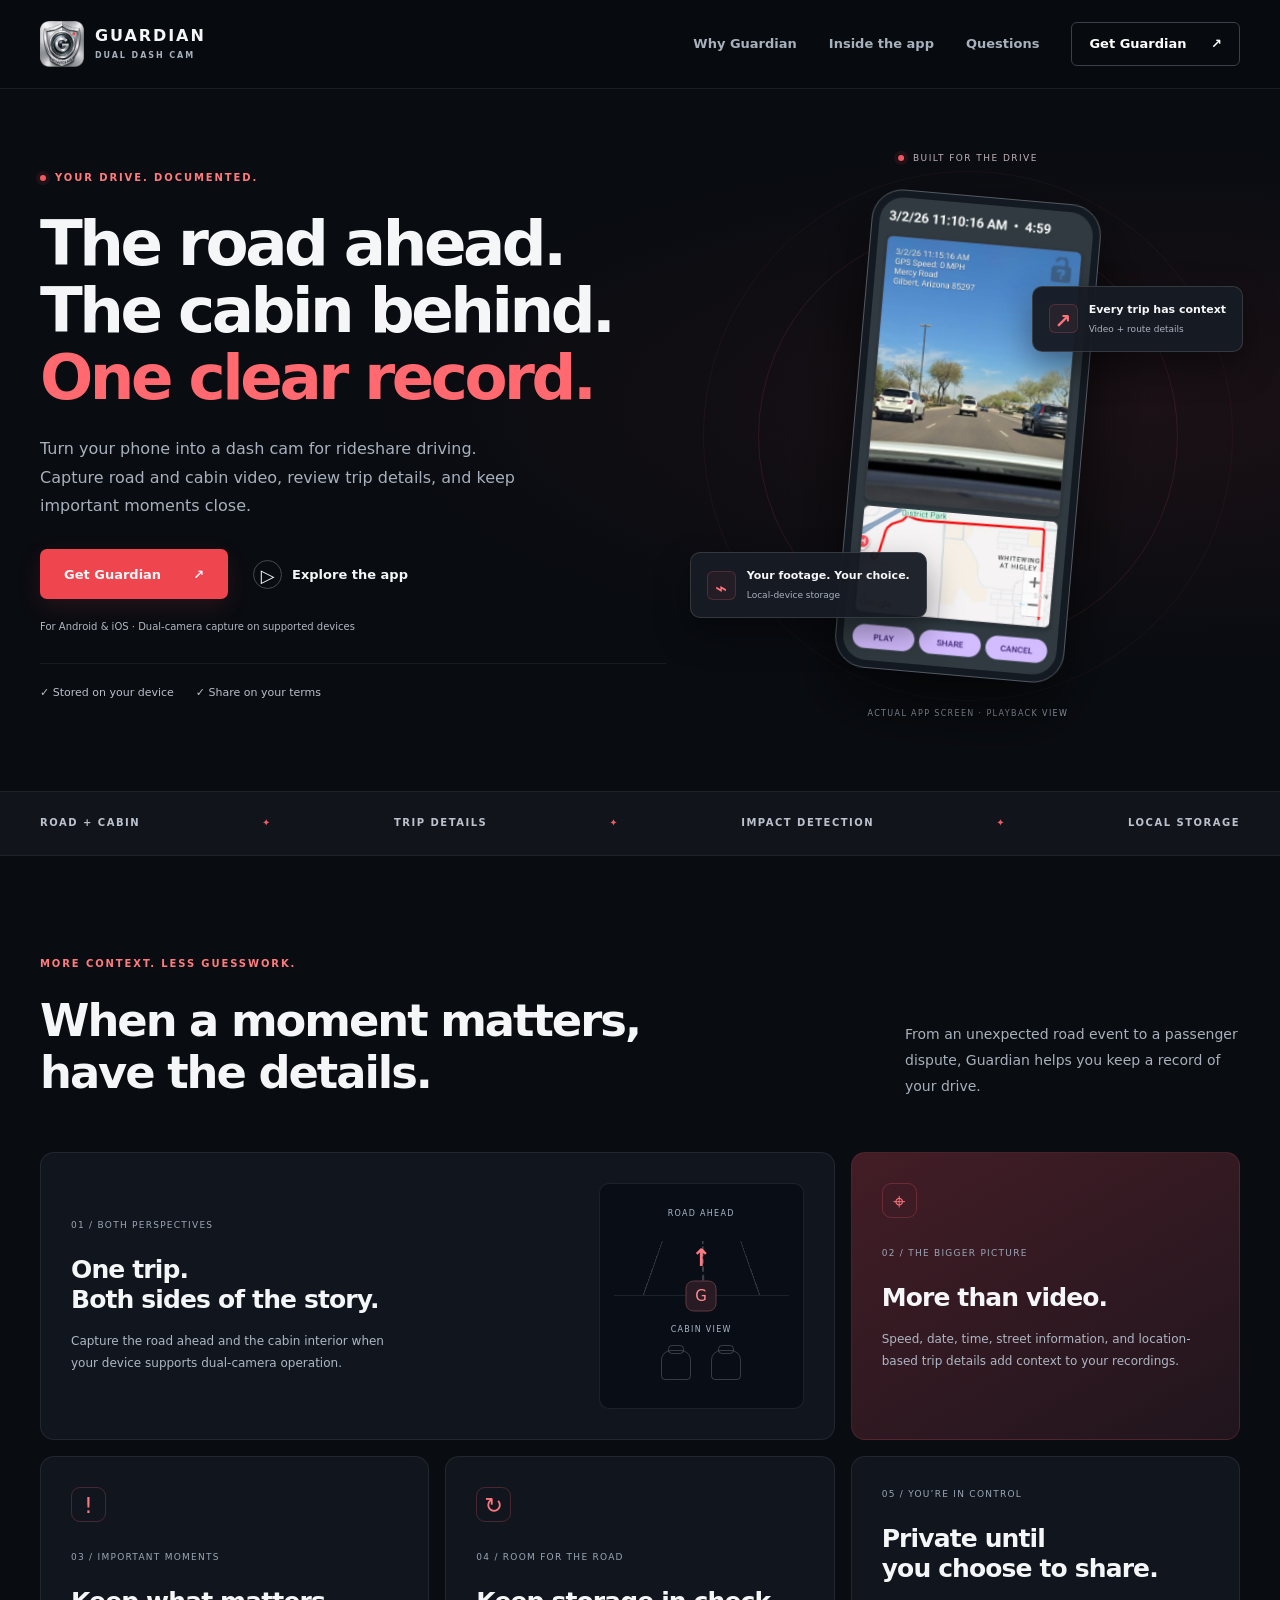
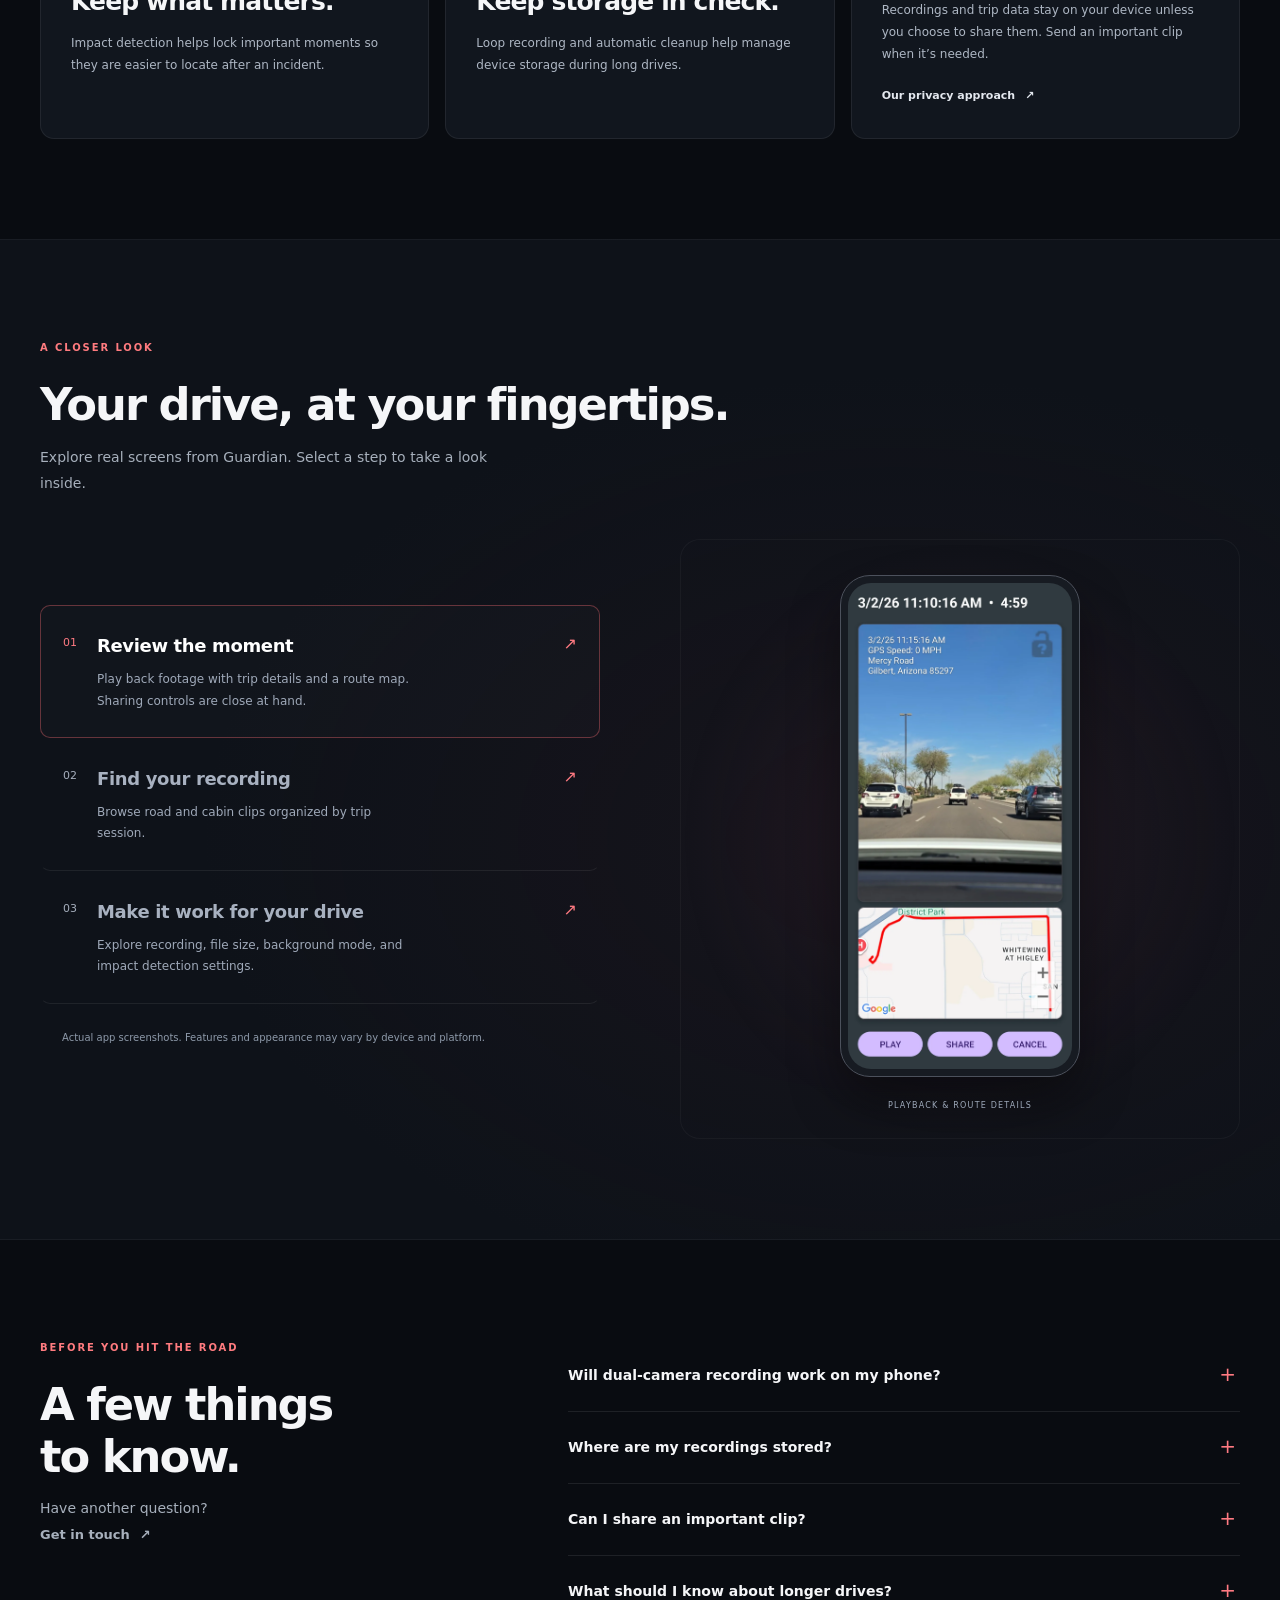
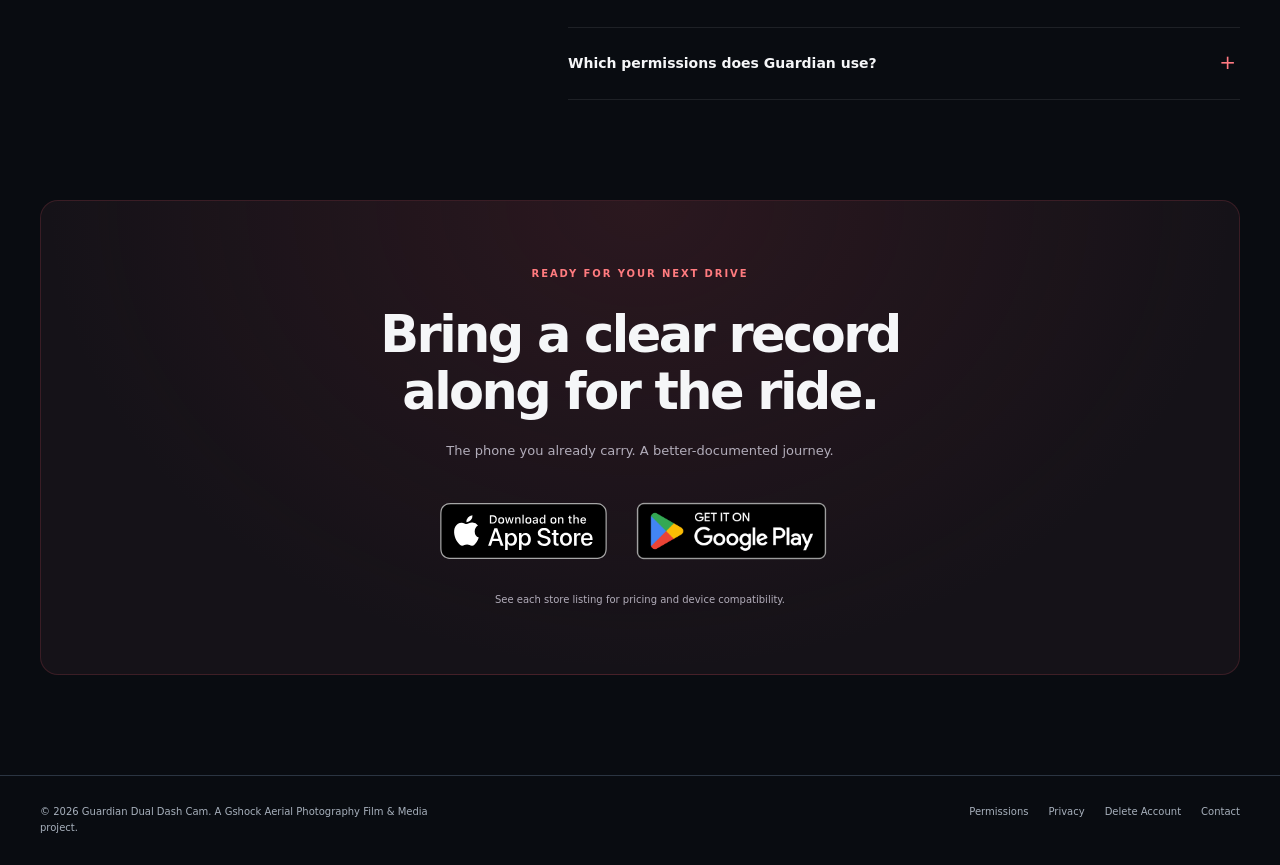
==== commit 47a3ac3d: "Use official App Store and Google Play badges Replace custom store buttons with unmodified official " ====
--- a/index.html
+++ b/index.html
@@ -18,5 +18,5 @@
 </div></div></section>
 <section id="screenshots" class="walkthrough"><div class="container"><div class="section-head"><p class="eyebrow">A CLOSER LOOK</p><h2>Your drive, at your fingertips.</h2><p>Explore real screens from Guardian. Select a step to take a look inside.</p></div><div class="walkthrough-grid"><div class="demo-steps" role="tablist" aria-label="Explore Guardian app screens" aria-orientation="vertical"><button id="tab-playback" class="demo-step" role="tab" aria-selected="true" aria-controls="panel-playback" tabindex="0"><span class="step-index">01</span><span><strong>Review the moment</strong><small>Play back footage with trip details and a route map. Sharing controls are close at hand.</small></span><span class="step-arrow" aria-hidden="true">↗</span></button><button id="tab-recordings" class="demo-step" role="tab" aria-selected="false" aria-controls="panel-recordings" tabindex="-1"><span class="step-index">02</span><span><strong>Find your recording</strong><small>Browse road and cabin clips organized by trip session.</small></span><span class="step-arrow" aria-hidden="true">↗</span></button><button id="tab-settings" class="demo-step" role="tab" aria-selected="false" aria-controls="panel-settings" tabindex="-1"><span class="step-index">03</span><span><strong>Make it work for your drive</strong><small>Explore recording, file size, background mode, and impact detection settings.</small></span><span class="step-arrow" aria-hidden="true">↗</span></button><p class="demo-note">Actual app screenshots. Features and appearance may vary by device and platform.</p></div><div class="demo-display"><div id="panel-playback" class="demo-panel" role="tabpanel" aria-labelledby="tab-playback" tabindex="0"><figure class="demo-phone"><img src="assets/images/screenshot-playback.webp" width="461" height="1000" loading="lazy" alt="Guardian playback screen with road footage, route map, playback and sharing controls"></figure><p>PLAYBACK & ROUTE DETAILS</p></div><div id="panel-recordings" class="demo-panel" role="tabpanel" aria-labelledby="tab-recordings" tabindex="0" hidden><figure class="demo-phone"><img src="assets/images/screenshot-recordings.webp" width="461" height="1000" loading="lazy" alt="Guardian recordings screen listing road and cabin clips grouped by trip session"></figure><p>ORGANIZED RECORDING SESSIONS</p></div><div id="panel-settings" class="demo-panel" role="tabpanel" aria-labelledby="tab-settings" tabindex="0" hidden><figure class="demo-phone"><img src="assets/images/screenshot-settings.webp" width="461" height="1000" loading="lazy" alt="Guardian settings for recording, background mode, file size, and impact detection"></figure><p>RECORDING & IMPACT SETTINGS</p></div></div></div></div></section>
 <section id="questions"><div class="container faq-grid"><div class="section-head"><p class="eyebrow">BEFORE YOU HIT THE ROAD</p><h2>A few things<br>to know.</h2><p>Have another question?<br><a class="text-link" href="/contact">Get in touch <span aria-hidden="true">↗</span></a></p></div><div class="faq-list"><details><summary>Will dual-camera recording work on my phone?</summary><p>Dual-camera operation depends on your device’s capabilities. Check the app listing for your platform and confirm that your device supports the recording mode you want to use.</p></details><details><summary>Where are my recordings stored?</summary><p>Recordings and trip data stay on your device unless you choose to share them. <a href="/privacy">Read the privacy policy</a> for details.</p></details><details><summary>Can I share an important clip?</summary><p>Yes. Use the app’s sharing controls to send important recordings to an insurance agent, law enforcement, or a trusted contact when needed.</p></details><details><summary>What should I know about longer drives?</summary><p>Dual-camera recording, optional audio, GPS, and trip overlays can increase device temperature. Keep your phone out of direct sunlight when possible and consider directing an air-conditioning vent toward it during long drives.</p></details><details><summary>Which permissions does Guardian use?</summary><p>Review our <a href="/permissions">permissions page</a> for details about camera, microphone, location, and other app permissions.</p></details></div></div></section>
-<section id="download" class="download-section"><div class="container download-panel"><p class="eyebrow">READY FOR YOUR NEXT DRIVE</p><h2>Bring a clear record<br>along for the ride.</h2><p>The phone you already carry. A better-documented journey.</p><div class="store-actions"><a class="store-button" href="https://play.google.com/store/apps/details?id=com.gshockaerial.guardiandualdashcam" target="_blank" rel="noopener"><span class="store-symbol" aria-hidden="true">▷</span><span><small>GET IT ON</small><strong>Google Play</strong></span><span aria-hidden="true">↗</span></a><a class="store-button" href="https://apps.apple.com/us/app/guardian-dual-dash-cam-plus/id6762023379" target="_blank" rel="noopener"><span class="store-symbol" aria-hidden="true">↧</span><span><small>DOWNLOAD ON THE</small><strong>App Store</strong></span><span aria-hidden="true">↗</span></a></div><p class="download-note">See each store listing for pricing and device compatibility.</p></div></section>
+<section id="download" class="download-section"><div class="container download-panel"><p class="eyebrow">READY FOR YOUR NEXT DRIVE</p><h2>Bring a clear record<br>along for the ride.</h2><p>The phone you already carry. A better-documented journey.</p><div class="store-actions"><a class="official-store-badge app-store-badge" href="https://apps.apple.com/us/app/guardian-dual-dash-cam-plus/id6762023379" target="_blank" rel="noopener"><img src="app-store-badge.svg" alt="Download on the App Store" width="168" height="56"></a><a class="official-store-badge google-play-badge" href="https://play.google.com/store/apps/details?id=com.gshockaerial.guardiandualdashcam" target="_blank" rel="noopener"><img src="google-play-badge.png" alt="Get it on Google Play" width="217" height="84"></a></div><p class="download-note">See each store listing for pricing and device compatibility.</p></div></section>
 </main><footer class="site-footer"><div class="container footer-row"><p>© 2026 Guardian Dual Dash Cam. A Gshock Aerial Photography Film & Media project.</p><nav class="footer-links" aria-label="Footer"><a href='/permissions'>Permissions</a><a href='/privacy'>Privacy</a><a href='/delete-account'>Delete Account</a><a href='/contact'>Contact</a></nav></div></footer><script src="assets/js/main.js" defer></script><script src="home-v2.js" defer></script></body></html>
--- a/home-v2.css
+++ b/home-v2.css
@@ -4,3 +4,6 @@
 @media(max-width:900px){.home-v2 .hero-grid{grid-template-columns:1fr 1fr;gap:12px}.home-v2 .hero h1{font-size:43px}.home-v2 .container{width:calc(100% - 44px)}.home-v2 .nav-links{top:88px;gap:18px}.home-v2 .lead{font-size:14px}.hero-stage{min-height:520px}.hero-phone{width:210px}.float-card{padding:10px;font-size:9px;gap:8px}.float-card small{font-size:8px}.road-card{right:-12px;top:110px}.privacy-card{left:-5px;bottom:75px}.hero-proof{flex-direction:column;gap:7px;font-size:10px}.compatibility{max-width:250px;line-height:1.8}.home-v2 .actions{gap:15px}.text-link{font-size:11px}.benefit-strip .container{font-size:8px;letter-spacing:.08em}.benefit-grid{grid-template-columns:1fr 1fr}.feature-wide{grid-column:span 2}.privacy-feature{grid-column:span 1}.privacy-emblem{display:none}.split-head{gap:30px}.split-head>p{max-width:270px!important}.walkthrough-grid{gap:25px}.demo-step{gap:12px;padding:20px 14px}.demo-step strong{font-size:16px}.demo-step small{font-size:11px}.demo-phone{width:220px}.demo-display{min-height:550px;padding:20px 10px}.faq-grid{gap:35px}.home-v2 section{padding:75px 0}.home-v2 .hero{padding:50px 0}.home-v2 .footer-row{gap:22px;flex-direction:column}}
 @media(max-width:620px){.home-v2 .container{width:calc(100% - 36px)}.home-v2 .nav{min-height:73px}.home-v2 .nav-links{top:73px}.home-v2 .brand{font-size:13px}.home-v2 .brand img{width:35px;height:37px}.home-v2 .brand small{font-size:7px}.home-v2 .hero{padding:44px 0 24px}.home-v2 .hero-grid{grid-template-columns:1fr;gap:35px}.home-v2 .hero h1{font-size:clamp(38px,10.4vw,60px)}.home-v2 .eyebrow{font-size:9px;margin-bottom:20px}.home-v2 .lead{font-size:14px;max-width:430px}.compatibility{max-width:none;font-size:9px}.hero-proof{flex-direction:row;gap:20px;margin-top:20px;padding-top:15px}.hero-stage{min-height:500px;width:100%;max-width:430px;margin:auto}.hero-phone{width:205px}.road-card{right:0;top:115px}.privacy-card{left:0;bottom:80px}.orbit-one{width:320px;height:320px}.orbit-two{width:400px;height:400px}.stage-label{font-size:8px}.stage-caption{bottom:0}.benefit-strip .container{display:grid;grid-template-columns:1fr 1fr;text-align:center;gap:13px;font-size:8px;padding:20px 0}.benefit-strip i{display:none}.home-v2 section{padding:60px 0;scroll-margin-top:73px}.home-v2 .section-head{margin-bottom:30px}.split-head{display:block}.split-head>p{max-width:100%!important}.home-v2 .section-head h2{font-size:32px}.home-v2 .section-head p:not(.eyebrow){font-size:13px}.benefit-grid{grid-template-columns:1fr;gap:12px}.feature-wide,.privacy-feature{grid-column:auto;display:block;padding:25px}.feature-tile{padding:25px}.coverage-diagram{width:100%;margin-top:25px;display:flex;gap:20px}.coverage-road,.coverage-cabin{width:50%;height:115px}.coverage-road{border-bottom:0;border-right:1px solid #ffffff15}.coverage-cabin{padding-top:0}.coverage-center{top:50%;left:50%}.seats{margin-top:28px}.coverage-road b{margin-top:25px}.feature-tile .feature-symbol{float:right;margin:0 0 15px 20px}.home-v2 .benefit-grid h3{font-size:25px}.card-number{font-size:8px;margin-bottom:17px}.privacy-emblem{display:none}.walkthrough-grid{grid-template-columns:1fr;gap:22px}.demo-step{padding:18px 14px}.demo-step strong{font-size:16px}.demo-step small{font-size:12px}.demo-note{margin:18px 14px;font-size:9px}.demo-display{min-height:560px}.demo-phone{width:230px}.faq-grid{grid-template-columns:1fr;gap:0}.faq-list summary{font-size:13px}.download-panel{padding:45px 20px!important}.download-panel h2{font-size:34px}.store-actions{flex-direction:column;align-items:center}.store-button{min-width:220px}.home-v2 .footer-links{gap:15px;font-size:10px}.home-v2 .footer-row p{font-size:10px}.home-v2 .download-section{padding-bottom:60px}}
 @media(prefers-reduced-motion:reduce){.home-v2 *,.home-v2 *:before,.home-v2 *:after{animation:none!important;transition:none!important;scroll-behavior:auto!important}.reveal-ready{opacity:1;transform:none}.hero-phone{transform:none}}
+
+/* Official, unmodified store artwork. Google includes clear space in its PNG. */
+.home-v2 .store-actions{align-items:center;gap:16px;min-height:84px}.official-store-badge{display:inline-flex;align-items:center;justify-content:center;flex-shrink:0;text-decoration:none}.official-store-badge img{display:block;width:auto;max-width:100%;object-fit:contain}.app-store-badge img{height:56px}.google-play-badge img{height:84px}.home-v2 .official-store-badge:hover{opacity:.88}@media(max-width:620px){.home-v2 .store-actions{gap:0}}
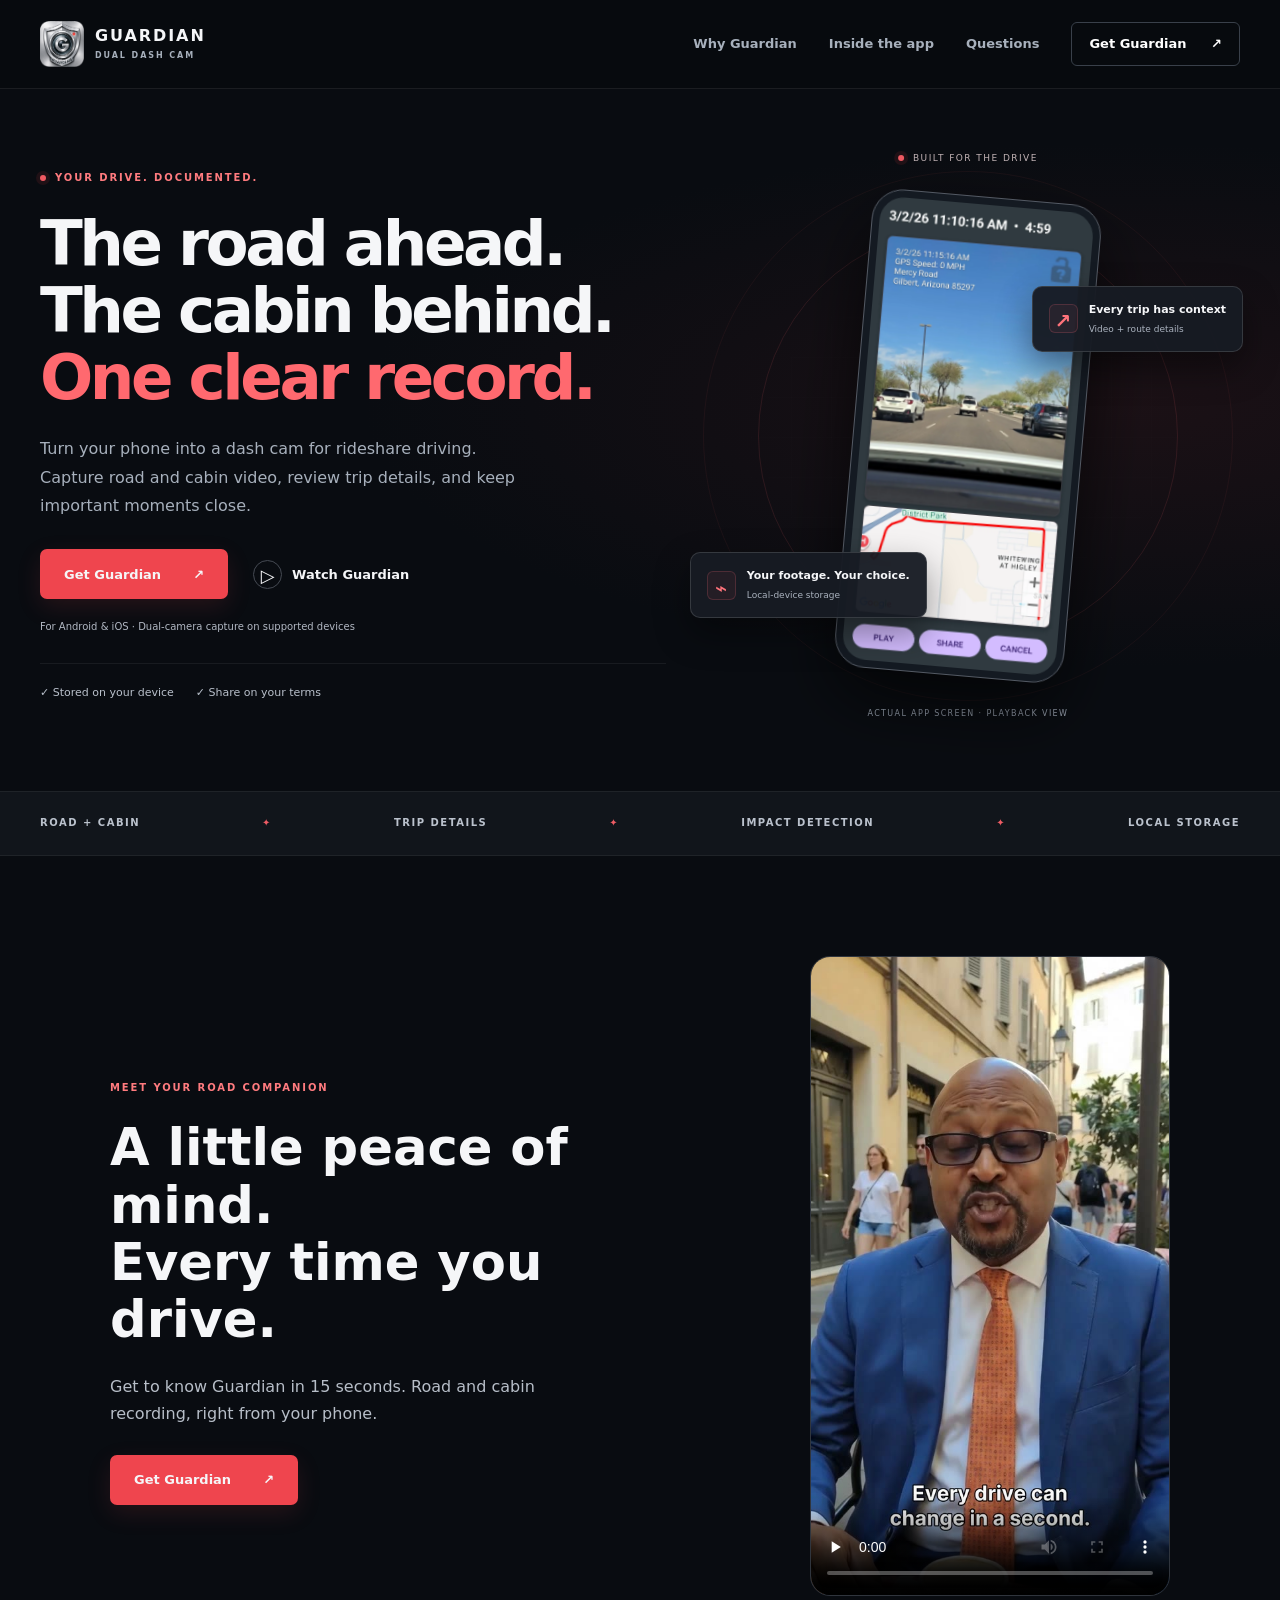
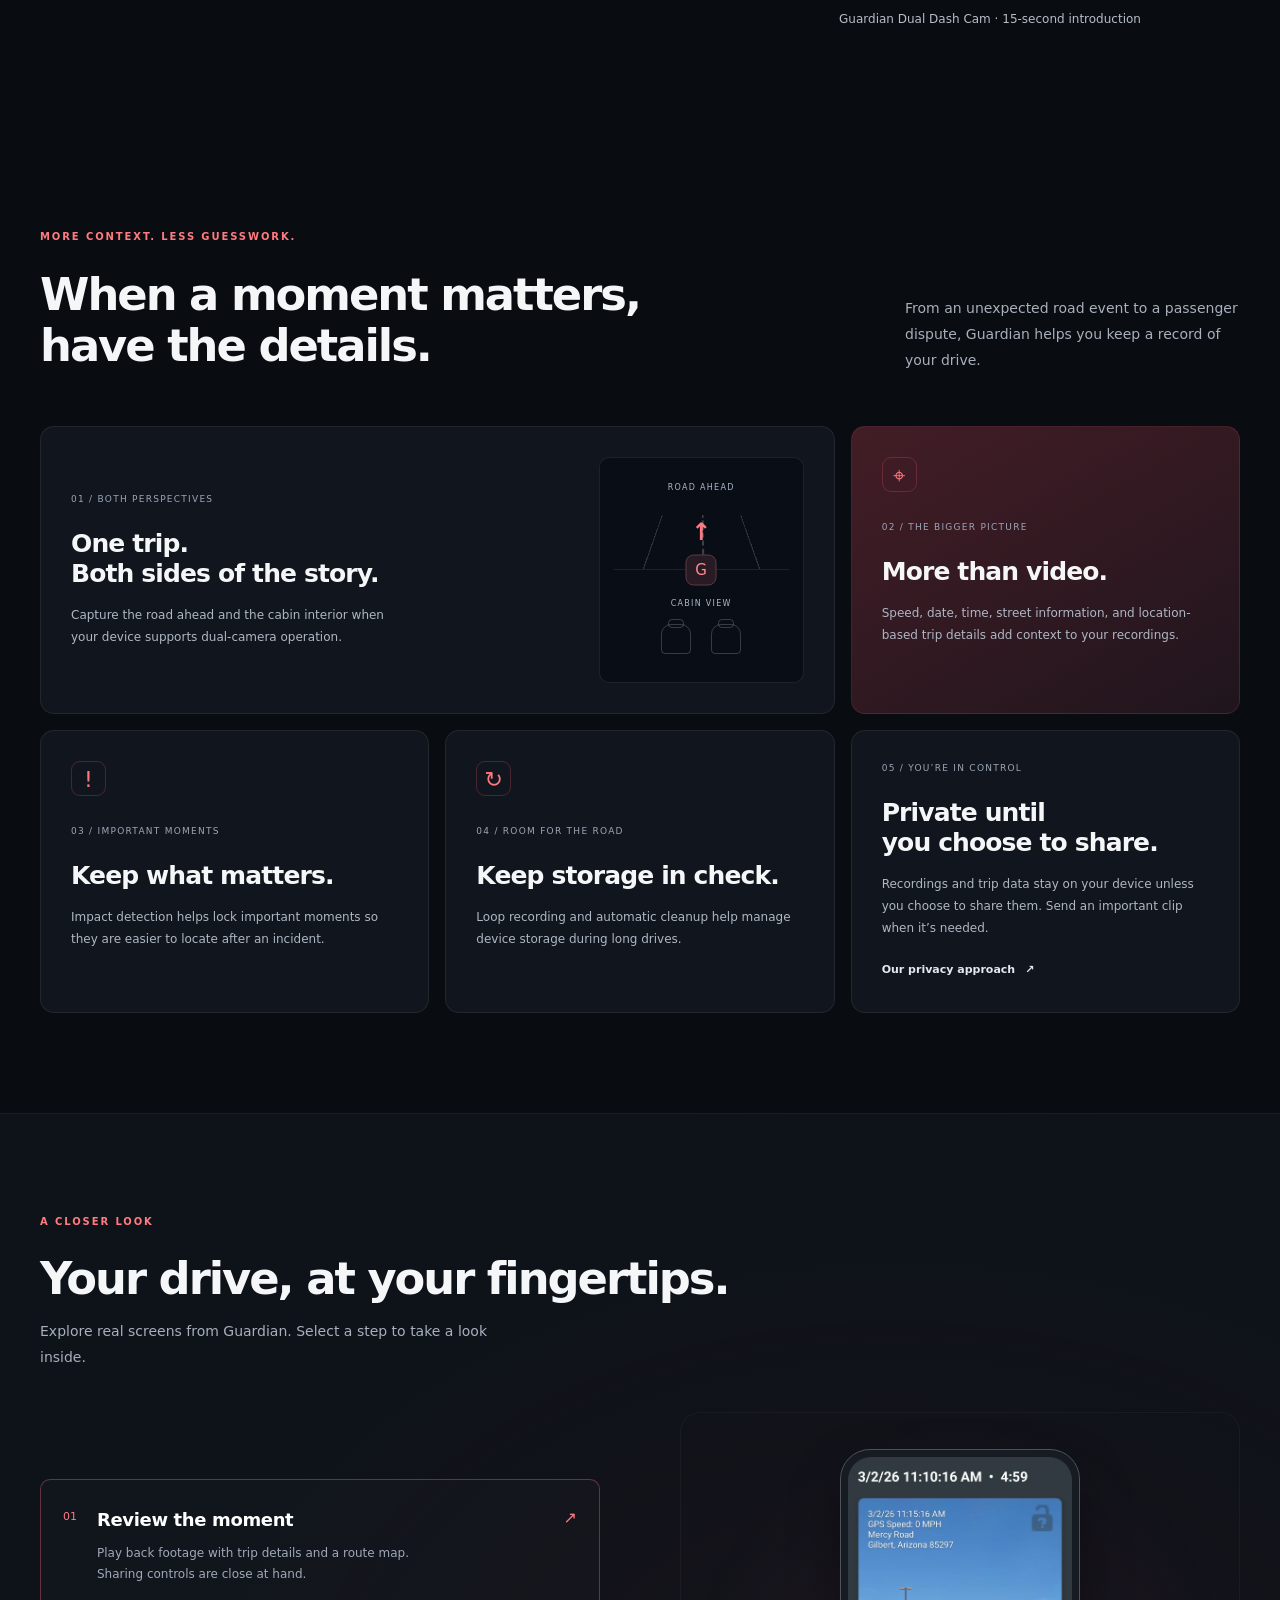
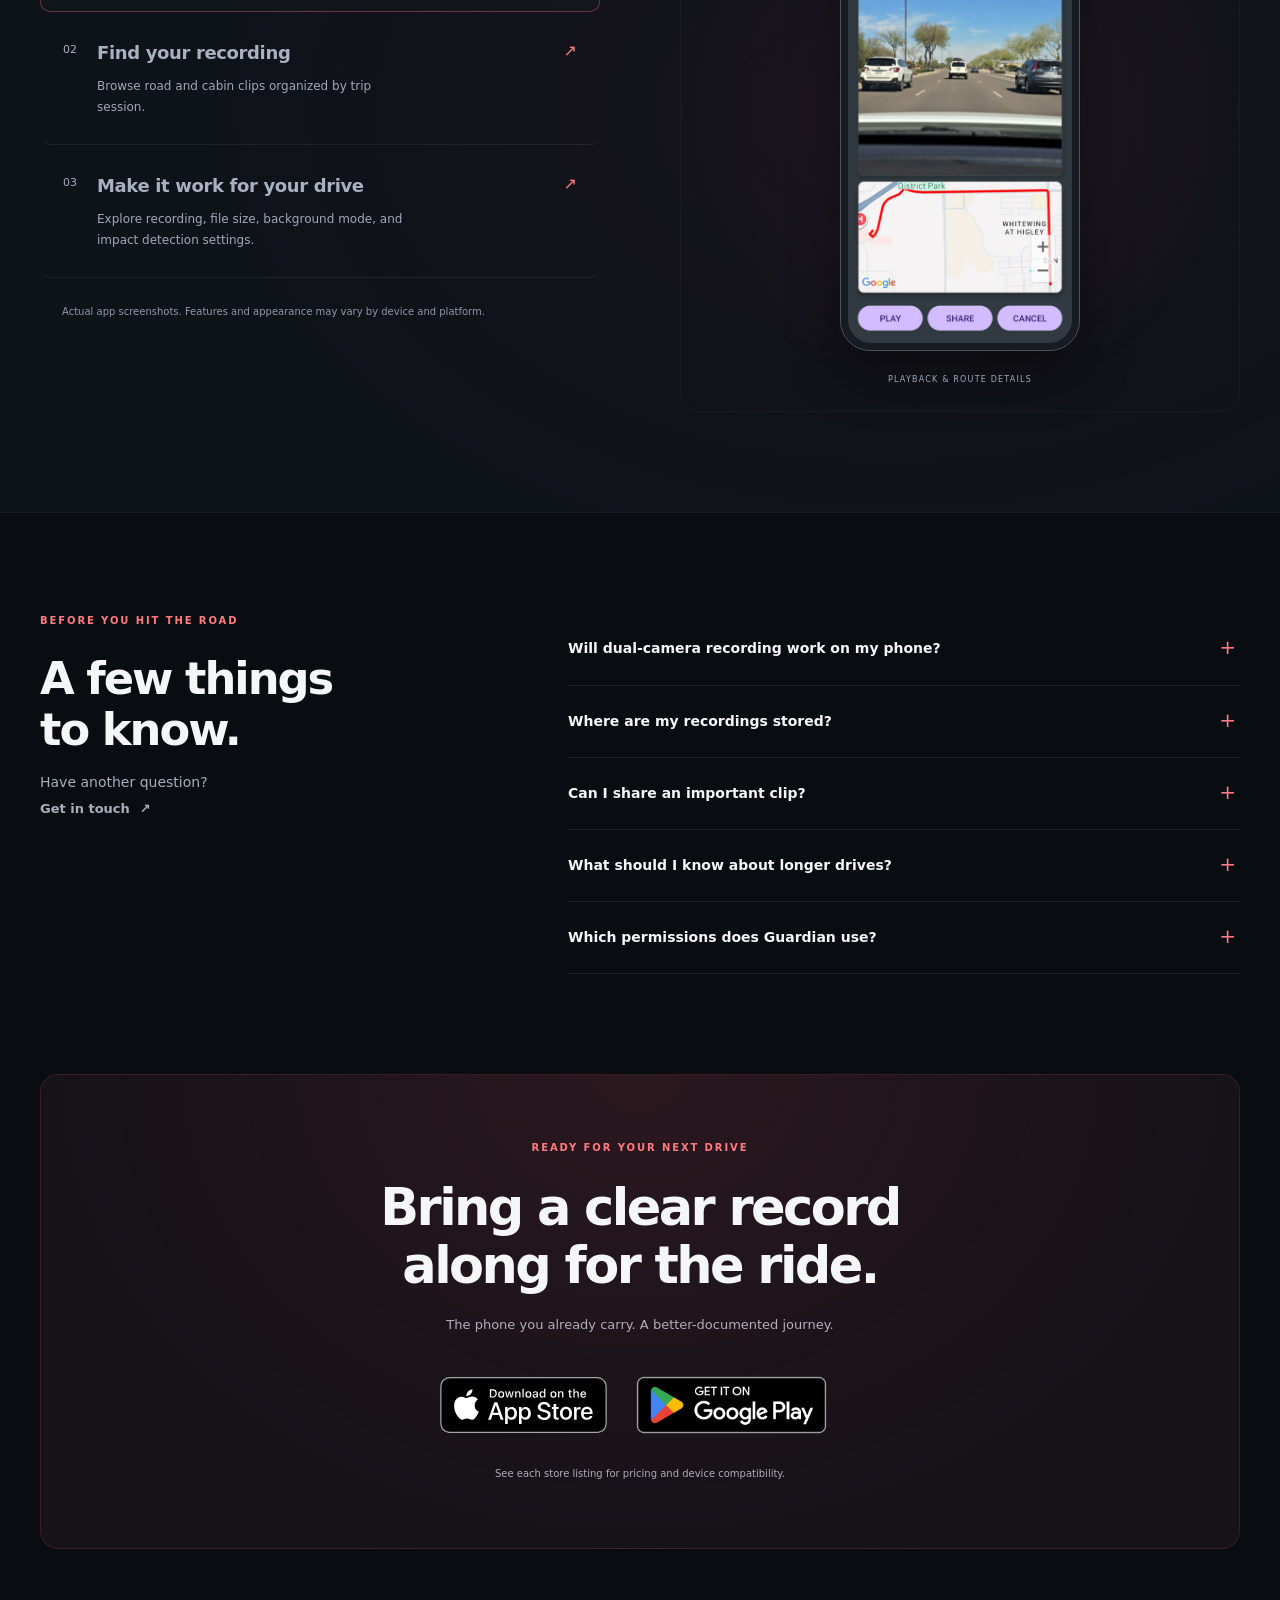
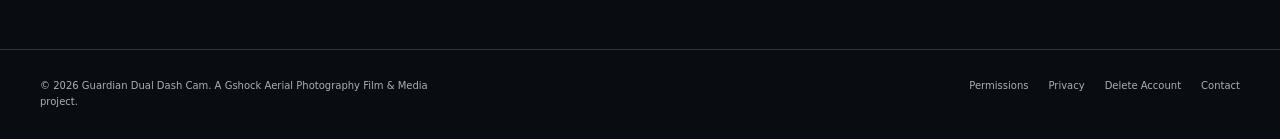
==== commit 2e4d9db5: "Add Guardian homepage ad with quieter normalized audio" ====
--- a/index.html
+++ b/index.html
@@ -6,9 +6,10 @@
 <meta name="netlify-deploy" content="https://netlify.new/?utm_campaign=ai-legible&amp;utm_source=meta&amp;utm_medium=referral&amp;utm_id=e3e0cf2e-0362-468d-a688-859bdb425970"><meta name="viewport" content="width=device-width,initial-scale=1"><title>Guardian Dual Dash Cam | Front & Cabin Video for Rideshare Drivers</title><meta name="description" content="Record the road and cabin with Guardian Dual Dash Cam. Built for rideshare drivers with collision detection, local storage, trip details, and simple sharing."><link rel="canonical" href="https://guardian1.netlify.app/"><meta name="theme-color" content="#080b0f"><meta property="og:type" content="website"><meta property="og:url" content="https://guardian1.netlify.app/"><meta property="og:title" content="Guardian Dual Dash Cam | Front & Cabin Video"><meta property="og:description" content="Mobile dual-camera protection for rideshare drivers, commuters, and everyday travel."><meta property="og:image" content="https://guardian1.netlify.app/assets/images/guardian-logo.png"><meta name="twitter:card" content="summary_large_image"><meta name="twitter:title" content="Guardian Dual Dash Cam"><meta name="twitter:description" content="Front and cabin video protection from your mobile device."><meta name="twitter:image" content="https://guardian1.netlify.app/assets/images/guardian-logo.png"><script type="application/ld+json">{"@context":"https://schema.org","@type":"SoftwareApplication","name":"Guardian Dual Dash Cam","url":"https://guardian1.netlify.app/","description":"A mobile dual dash cam app for road and cabin recording, trip telemetry, collision detection, local storage, and video sharing.","applicationCategory":"UtilitiesApplication","operatingSystem":"Android, iOS","offers":{"@type":"Offer","price":"9.99","priceCurrency":"USD"},"publisher":{"@type":"Organization","name":"Gshock Aerial Photography Film & Media"}}</script><link rel="icon" href="assets/images/guardian-logo.png"><link rel="stylesheet" href="assets/css/styles.css"><link rel="stylesheet" href="home-v2.css"></head><body class="home-v2"><a class="skip" href="#main">Skip to content</a>
 <header class="site-header"><div class="container nav"><a class="brand" href="/" aria-label="Guardian Dual Dash Cam home"><img src="assets/images/guardian-logo.png" width="44" height="44" alt=""><span>GUARDIAN<small>DUAL DASH CAM</small></span></a><button class="menu-button" aria-expanded="false" aria-controls="main-nav" aria-label="Open navigation">☰</button><nav class="nav-links" id="main-nav" aria-label="Primary"><a href="#features">Why Guardian</a><a href="#screenshots">Inside the app</a><a href="#questions">Questions</a><a class="nav-download" href="#download">Get Guardian <span aria-hidden="true">↗</span></a></nav></div></header>
 <main id="main">
-<section class="hero"><div class="container hero-grid"><div class="hero-copy"><p class="eyebrow"><span class="status-dot" aria-hidden="true"></span> YOUR DRIVE. DOCUMENTED.</p><h1>The road ahead.<br>The cabin behind.<br><span>One clear record.</span></h1><p class="lead">Turn your phone into a dash cam for rideshare driving. Capture road and cabin video, review trip details, and keep important moments close.</p><div class="actions"><a class="btn btn-primary" href="#download">Get Guardian <span aria-hidden="true">↗</span></a><a class="text-link" href="#screenshots"><span class="play-icon" aria-hidden="true">▷</span> Explore the app</a></div><p class="compatibility">For Android & iOS · Dual-camera capture on supported devices</p><div class="hero-proof"><span>✓ Stored on your device</span><span>✓ Share on your terms</span></div></div>
+<section class="hero"><div class="container hero-grid"><div class="hero-copy"><p class="eyebrow"><span class="status-dot" aria-hidden="true"></span> YOUR DRIVE. DOCUMENTED.</p><h1>The road ahead.<br>The cabin behind.<br><span>One clear record.</span></h1><p class="lead">Turn your phone into a dash cam for rideshare driving. Capture road and cabin video, review trip details, and keep important moments close.</p><div class="actions"><a class="btn btn-primary" href="#download">Get Guardian <span aria-hidden="true">↗</span></a><a class="text-link" href="#watch"><span class="play-icon" aria-hidden="true">▷</span> Watch Guardian</a></div><p class="compatibility">For Android & iOS · Dual-camera capture on supported devices</p><div class="hero-proof"><span>✓ Stored on your device</span><span>✓ Share on your terms</span></div></div>
 <div class="hero-stage" aria-label="Actual Guardian playback screen"><div class="orbit orbit-one" aria-hidden="true"></div><div class="orbit orbit-two" aria-hidden="true"></div><div class="stage-grid" aria-hidden="true"></div><div class="stage-label"><span class="status-dot" aria-hidden="true"></span> BUILT FOR THE DRIVE</div><figure class="hero-phone"><img src="assets/images/screenshot-playback.webp" width="461" height="1000" fetchpriority="high" alt="Actual Guardian playback screen with road footage, trip information, route map, and sharing controls"></figure><div class="float-card road-card"><span class="mini-icon" aria-hidden="true">↗</span><div>Every trip has context<small>Video + route details</small></div></div><div class="float-card privacy-card"><span class="mini-icon" aria-hidden="true">⌁</span><div>Your footage. Your choice.<small>Local-device storage</small></div></div><p class="stage-caption">ACTUAL APP SCREEN · PLAYBACK VIEW</p></div></div></section>
 <div class="benefit-strip"><div class="container"><span>ROAD + CABIN</span><i aria-hidden="true">✦</i><span>TRIP DETAILS</span><i aria-hidden="true">✦</i><span>IMPACT DETECTION</span><i aria-hidden="true">✦</i><span>LOCAL STORAGE</span></div></div>
+<section id="watch" class="guardian-ad" aria-labelledby="guardian-ad-title"><div class="container guardian-ad-grid"><div class="guardian-ad-copy"><p class="eyebrow">MEET YOUR ROAD COMPANION</p><h2 id="guardian-ad-title">A little peace of mind.<br>Every time you drive.</h2><p>Get to know Guardian in 15 seconds. Road and cabin recording, right from your phone.</p><a class="btn btn-primary" href="#download">Get Guardian <span aria-hidden="true">↗</span></a></div><figure class="guardian-ad-player"><video controls playsinline preload="none" width="1080" height="1920" poster="guardian-ad-poster-v1.jpg" aria-label="Guardian Dual Dash Cam promotional video"><source src="guardian-ad-quiet-v1.mp4" type="video/mp4">Your browser does not support embedded video. <a href="guardian-ad-quiet-v1.mp4">Watch the Guardian ad</a>.</video><figcaption>Guardian Dual Dash Cam · 15-second introduction</figcaption></figure></div></section>
 <section id="features"><div class="container"><div class="section-head split-head"><div><p class="eyebrow">MORE CONTEXT. LESS GUESSWORK.</p><h2>When a moment matters,<br>have the details.</h2></div><p>From an unexpected road event to a passenger dispute, Guardian helps you keep a record of your drive.</p></div><div class="benefit-grid">
 <article class="feature-wide"><div><p class="card-number">01 / BOTH PERSPECTIVES</p><h3>One trip.<br>Both sides of the story.</h3><p>Capture the road ahead and the cabin interior when your device supports dual-camera operation.</p></div><div class="coverage-diagram" aria-label="Diagram of front and cabin coverage"><div class="coverage-road"><span>ROAD AHEAD</span><div class="road-lines" aria-hidden="true"></div><b aria-hidden="true">↑</b></div><div class="coverage-center" aria-hidden="true">G</div><div class="coverage-cabin"><span>CABIN VIEW</span><div class="seats" aria-hidden="true"><i></i><i></i></div></div></div></article>
 <article class="feature-tile red-tile"><span class="feature-symbol" aria-hidden="true">⌖</span><p class="card-number">02 / THE BIGGER PICTURE</p><h3>More than video.</h3><p>Speed, date, time, street information, and location-based trip details add context to your recordings.</p></article>
--- a/home-v2.css
+++ b/home-v2.css
@@ -7,3 +7,13 @@
 
 /* Official, unmodified store artwork. Google includes clear space in its PNG. */
 .home-v2 .store-actions{align-items:center;gap:16px;min-height:84px}.official-store-badge{display:inline-flex;align-items:center;justify-content:center;flex-shrink:0;text-decoration:none}.official-store-badge img{display:block;width:auto;max-width:100%;object-fit:contain}.app-store-badge img{height:56px}.google-play-badge img{height:84px}.home-v2 .official-store-badge:hover{opacity:.88}@media(max-width:620px){.home-v2 .store-actions{gap:0}}
+
+/* Guardian introduction video */
+.home-v2 .guardian-ad { scroll-margin-top: 96px; }
+.home-v2 .guardian-ad-grid { display: grid; grid-template-columns: 1fr minmax(240px, 360px); align-items: center; gap: clamp(32px, 7vw, 110px); max-width: 1060px; }
+.home-v2 .guardian-ad-copy h2 { font-size: clamp(32px, 4vw, 52px); line-height: 1.12; margin: 12px 0 24px; }
+.home-v2 .guardian-ad-copy > p:not(.eyebrow) { color: #b7bec8; max-width: 460px; line-height: 1.7; margin-bottom: 28px; }
+.home-v2 .guardian-ad-player { margin: 0; min-width: 0; }
+.home-v2 .guardian-ad-player video { display: block; width: 100%; height: auto; aspect-ratio: 9 / 16; background: #000; border: 1px solid #30353d; border-radius: 20px; }
+.home-v2 .guardian-ad-player figcaption { text-align: center; color: #b7bec8; font-size: 12px; margin-top: 14px; }
+@media (max-width: 700px) { .home-v2 .guardian-ad-grid { grid-template-columns: 1fr; } .home-v2 .guardian-ad-player { width: min(100%, 340px); justify-self: center; } }
